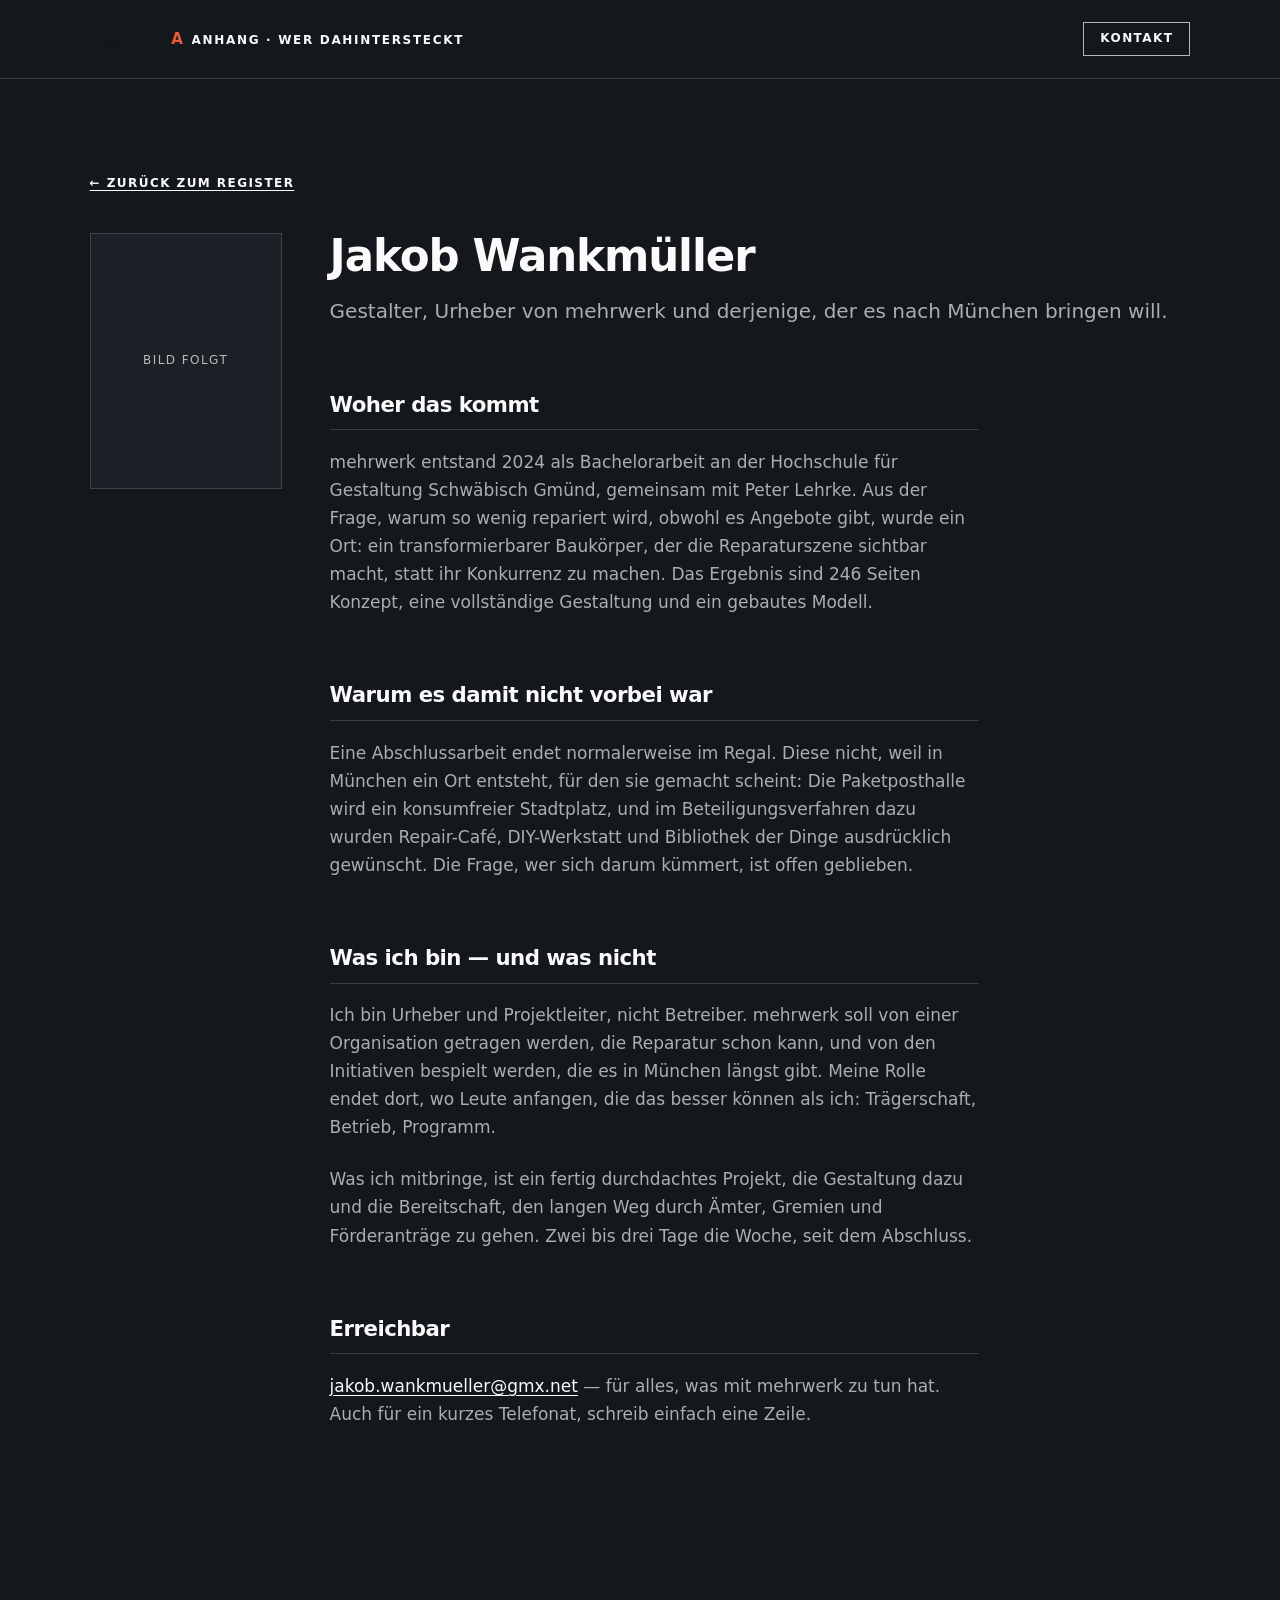
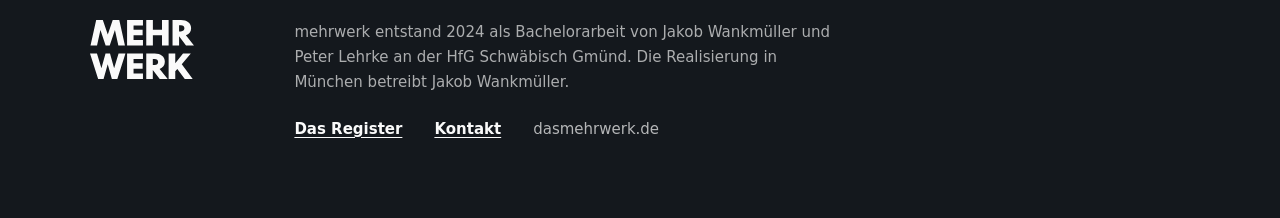
==== verantwortlich.html @ 6c8d6176 "mehrwerk: Register-Seite, erste Fassung Statische Erklärseite zum Projekt mehrwerk in der Paketposth" ====
<!doctype html>
<html lang="de">
<head>
<meta charset="utf-8">
<meta name="viewport" content="width=device-width, initial-scale=1">
<title>Wer dahintersteckt — mehrwerk</title>
<meta name="description" content="mehrwerk entstand als Bachelorarbeit von Jakob Wankmüller und Peter Lehrke an der HfG Schwäbisch Gmünd. Die Realisierung in München betreibt Jakob Wankmüller.">
<meta name="robots" content="index, follow">
<link rel="icon" href="data:image/svg+xml,%3Csvg xmlns='http://www.w3.org/2000/svg' viewBox='0 0 476 441'%3E%3Crect width='476' height='441' fill='%2314181D'/%3E%3Cpath d='M398.6 440.5L293 285.4v152.5H0V234l81.3-58.6 120.9 34.2v-33.6h122.5L476 391l-77.4 49.4ZM14 424h265.1V244.4h-77V224.2L84 190.7 14 241.2V424Zm279-163.6 109.6 161 53.7-34.3L317.4 190h-101.3v40.4h76.8v30Z' fill='%23FAFAFA'/%3E%3Cpath d='m379.2 123.6-93.3-17.9-93.3 17.9L286 0l93.3 123.6Zm-93.3-32.1 60.3 11.5-60.3-79.9-60.3 79.9 60.3-11.5Z' fill='%23FAFAFA'/%3E%3C/svg%3E">
<link rel="preconnect" href="https://api.fontshare.com">
<link rel="preconnect" href="https://cdn.fontshare.com" crossorigin>
<link rel="stylesheet" href="https://api.fontshare.com/v2/css?f%5B%5D=general-sans@1&display=swap">
<link rel="stylesheet" href="styles.css">
</head>
<body>
<!--
Zweite Ebene zu index.html. Erbt Welt und Kontrakt des Registers: dunkler Grund,
tabellarische Positionsziffern, Signal Rot als einzige Auszeichnungsfarbe.
Zweck: Wer so weit klickt, will wissen, wer dahintersteht. Eine Person, benannt,
mit Rolle und Grenze der eigenen Rolle — nicht als Selbstdarstellung.
Das Portrait ist ein Slot: Bild in assets/portrait.webp legen, dann erscheint es.
-->

<a class="skip" href="#inhalt">Zum Inhalt springen</a>

<header class="leiste">
  <a class="leiste__plate" href="index.html" aria-label="mehrwerk — zur Startseite">
    <svg viewBox="0 0 476 441" aria-hidden="true" focusable="false">
      <path d="M398.604 440.452L293.033 285.386V437.901H0V234.05L81.2615 175.45L202.17 209.693V176.106H324.641L476 391.013L398.632 440.452H398.604ZM13.9553 423.959H279.091V265.602H278.98V244.423H202.17V224.193L83.9549 190.703L13.9553 241.188V423.959ZM292.935 260.429L402.526 421.407L456.184 387.123L317.385 190.048H216.111V230.481H292.921V260.429H292.935ZM379.248 123.557L285.943 105.683L192.638 123.557L285.957 0L379.262 123.557H379.248ZM285.957 91.4896L346.286 103.048L285.957 23.1443L225.629 103.048L285.957 91.4896Z" fill="currentColor"/>
      <path d="M69.6096 292.775L63.2321 321.51H51.0352L61.6551 273.897H74.1032L83.3974 300.917L92.6916 273.897H104.958L115.578 321.51H103.186L96.8084 292.775L87.0816 321.51H79.3643L69.6375 292.775H69.6096Z" fill="currentColor"/>
      <path d="M119.539 273.897H149.306V284.061H131.68V292.078H148.678V302.242H131.68V311.332H149.306V321.496H119.539V273.883V273.897Z" fill="currentColor"/>
      <path d="M185.004 302.242H167.881V321.496H155.488V273.883H167.881V292.064H185.004V273.883H197.396V321.496H185.004V302.242Z" fill="currentColor"/>
      <path d="M216.993 304.459V321.51H204.727V273.897H220.468C231.786 273.897 239.559 279.46 239.559 289.178C239.559 295.549 235.707 300.234 229.762 302.632L244.932 321.51H230.014L216.993 304.459ZM216.993 295.229H220.412C224.515 295.229 226.985 293.026 226.985 289.54C226.985 286.055 224.515 283.922 220.412 283.922H216.993V295.229Z" fill="currentColor"/>
      <path d="M101.268 380.054H91.0251L83.252 352.267L75.4789 380.054H65.3055L50.0664 332.441H63.0867L71.4319 360.103L79.1492 332.441H87.5502L95.2535 360.103L103.599 332.441H116.493L101.268 380.054Z" fill="currentColor"/>
      <path d="M119.539 332.455H149.306V342.619H131.68V350.636H148.678V360.8H131.68V369.89H149.306V380.054H119.539V332.441V332.455Z" fill="currentColor"/>
      <path d="M167.755 363.016V380.068H155.488V332.455H171.23C182.548 332.455 190.321 338.018 190.321 347.736C190.321 354.107 186.469 358.792 180.524 361.19L195.693 380.068H180.775L167.755 363.016ZM167.755 353.787H171.174C175.277 353.787 177.747 351.584 177.747 348.098C177.747 344.613 175.277 342.479 171.174 342.479H167.755V353.787Z" fill="currentColor"/>
      <path d="M209.843 350.385L224.384 332.455H238.981L222.04 352.281L242.582 380.068H227.663L213.694 361.19L209.843 365.735V380.068H197.395V332.455H209.843V350.385Z" fill="currentColor"/>
    </svg>
  </a>

  <p class="leiste__stand">
    <span class="leiste__nr">A</span>
    <span class="leiste__titel">Anhang · Wer dahintersteckt</span>
  </p>

  <a class="leiste__cta" href="index.html#pos-07">Kontakt</a>
</header>

<main id="inhalt" class="person">

  <a class="zurueck" href="index.html">← Zurück zum Register</a>

  <div class="person__kopf">
    <figure class="portrait">
      <!-- Portrait-Slot: assets/portrait.webp ablegen und die nächste Zeile einkommentieren.
      <img src="assets/portrait.webp" alt="Porträt von Jakob Wankmüller" width="900" height="1200">
      -->
      <figcaption>Bild folgt</figcaption>
    </figure>

    <div>
      <h1>Jakob Wankmüller</h1>
      <p class="person__rolle">
        Gestalter, Urheber von mehrwerk und derjenige, der es nach München bringen will.
      </p>

      <div class="person__text">
        <h2>Woher das kommt</h2>
        <p>
          mehrwerk entstand 2024 als Bachelorarbeit an der Hochschule für Gestaltung
          Schwäbisch Gmünd, gemeinsam mit Peter Lehrke. Aus der Frage, warum so wenig
          repariert wird, obwohl es Angebote gibt, wurde ein Ort: ein transformierbarer
          Baukörper, der die Reparaturszene sichtbar macht, statt ihr Konkurrenz zu
          machen. Das Ergebnis sind 246 Seiten Konzept, eine vollständige Gestaltung
          und ein gebautes Modell.
        </p>

        <h2>Warum es damit nicht vorbei war</h2>
        <p>
          Eine Abschlussarbeit endet normalerweise im Regal. Diese nicht, weil in München
          ein Ort entsteht, für den sie gemacht scheint: Die Paketposthalle wird ein
          konsumfreier Stadtplatz, und im Beteiligungsverfahren dazu wurden Repair-Café,
          DIY-Werkstatt und Bibliothek der Dinge ausdrücklich gewünscht. Die Frage,
          wer sich darum kümmert, ist offen geblieben.
        </p>

        <h2>Was ich bin — und was nicht</h2>
        <p>
          Ich bin Urheber und Projektleiter, nicht Betreiber. mehrwerk soll von einer
          Organisation getragen werden, die Reparatur schon kann, und von den Initiativen
          bespielt werden, die es in München längst gibt. Meine Rolle endet dort, wo
          Leute anfangen, die das besser können als ich: Trägerschaft, Betrieb, Programm.
        </p>
        <p>
          Was ich mitbringe, ist ein fertig durchdachtes Projekt, die Gestaltung dazu
          und die Bereitschaft, den langen Weg durch Ämter, Gremien und Förderanträge
          zu gehen. Zwei bis drei Tage die Woche, seit dem Abschluss.
        </p>

        <h2>Erreichbar</h2>
        <p>
          <a href="mailto:jakob.wankmueller@gmx.net?subject=mehrwerk%20in%20der%20Paketposthalle">jakob.wankmueller@gmx.net</a>
          — für alles, was mit mehrwerk zu tun hat. Auch für ein kurzes Telefonat,
          schreib einfach eine Zeile.
        </p>
      </div>
    </div>
  </div>

</main>

<footer class="fuss">
  <div class="fuss__innen">
    <span class="fuss__marke" role="img" aria-label="mehrwerk"></span>
    <div class="fuss__meta">
      <p>
        mehrwerk entstand 2024 als Bachelorarbeit von Jakob Wankmüller und Peter Lehrke
        an der HfG Schwäbisch Gmünd. Die Realisierung in München betreibt Jakob Wankmüller.
      </p>
      <p class="fuss__links">
        <a href="index.html">Das Register</a>
        <a href="index.html#pos-07">Kontakt</a>
        <span>dasmehrwerk.de</span>
      </p>
    </div>
  </div>
</footer>

</body>
</html>
---- styles.css ----
/* General Sans wird über die Fontshare-API geladen; die @font-face-Regel
   kommt von dort. Siehe <head> in index.html und verantwortlich.html. */

:root {
  --ink: #14181D;
  --ink-hoch: #1C2127;
  --paper: #FAFAFA;
  --teal: #539FA1;
  --yellow: #F3B816;
  --red: #E75A3C;

  --paper-dim: rgba(250, 250, 250, 0.66);
  --paper-schwach: rgba(250, 250, 250, 0.7);
  --linie-dunkel: rgba(250, 250, 250, 0.16);
  --linie-hell: rgba(20, 24, 29, 0.18);
  --ink-70: #565B61;
  --teal-text: #2F6F71;
  --rot-text: #A63A20;
  --gelb-text: #5C4706;

  --rand: clamp(1.25rem, 7vw, 8rem);
  --weit: 70rem;
  --satz: 46rem;

  --fs-mikro: 0.75rem;
  --fs-klein: 0.9375rem;
  --fs-body: clamp(1rem, 0.975rem + 0.12vw, 1.0625rem);
  --fs-lead: clamp(1.0625rem, 1rem + 0.35vw, 1.25rem);
  --fs-titel: clamp(1.125rem, 1.05rem + 0.35vw, 1.375rem);
  --fs-setzung: clamp(1.375rem, 0.95rem + 1.7vw, 2.375rem);
  --fs-kopf: clamp(1.625rem, 1.2rem + 1.9vw, 3rem);
  --fs-zahl: clamp(2rem, 1.4rem + 2.8vw, 4rem);
  --fs-ruf: clamp(2.25rem, 1.3rem + 4.6vw, 5.75rem);
  --luft: clamp(4rem, 9vw, 8rem);
  --luft-klein: clamp(2rem, 3vw, 3.5rem);
  --leiste-h: 3.75rem;
  /* Startwert; das Skript misst die echte Höhe */
}

@media (max-width: 40rem) {
  :root {
    --rand: 1.25rem;
  }
}

*,
*::before,
*::after {
  box-sizing: border-box;
}

html {
  -webkit-text-size-adjust: 100%;
  scroll-behavior: smooth;
}

@media (prefers-reduced-motion: reduce) {
  html {
    scroll-behavior: auto;
  }
}

body {
  margin: 0;
  background: var(--ink);
  color: var(--paper);
  font-family: "General Sans", system-ui, sans-serif;
  font-weight: 400;
  font-size: var(--fs-body);
  line-height: 1.65;
  -webkit-font-smoothing: antialiased;
}

img,
svg {
  max-width: 100%;
  display: block;
}

img {
  height: auto;
}

h1,
h2,
h3 {
  margin: 0;
  font-weight: 600;
  line-height: 1.08;
  letter-spacing: -0.025em;
}

p {
  margin: 0;
}

a {
  color: inherit;
}

ol,
ul,
dl,
dd {
  margin: 0;
  padding: 0;
}

li {
  list-style: none;
}

.vh {
  position: absolute;
  width: 1px;
  height: 1px;
  overflow: hidden;
  clip-path: inset(50%);
  white-space: nowrap;
}

.skip {
  position: absolute;
  left: -9999px;
  top: 0;
  z-index: 100;
  background: var(--red);
  color: var(--ink);
  padding: 0.85rem 1.25rem;
  font-weight: 600;
}

.skip:focus {
  left: 0;
}

:where(a, button):focus-visible {
  outline: 2px solid var(--red);
  outline-offset: 3px;
}

.pos {
  scroll-margin-top: var(--leiste-h);
}

/* Die Spalte. Sektionen sind randlos, jeder Inhaltsblock trägt denselben
   Innenrand, damit alles auf einer Kante sitzt. */
.deck__blatt,
.deck__unten-index,
.platte,
.kontakt__innen,
.fuss__innen,
.leiste,
.hinweis,
.kat__kopf {
  padding-inline: max(var(--rand), (100% - var(--weit)) / 2);
}

.mikro {
  font-size: var(--fs-mikro);
  font-weight: 600;
  letter-spacing: 0.14em;
  text-transform: uppercase;
  color: var(--paper-schwach);
}

/* ══ Registerleiste ══════════════════════════════════ */

.leiste {
  position: sticky;
  top: 0;
  z-index: 60;
  display: flex;
  align-items: center;
  gap: clamp(0.75rem, 2vw, 2rem);
  padding-block: 0.7rem;
  background: var(--ink);
  border-bottom: 1px solid var(--linie-dunkel);
}

.leiste__plate {
  flex: none;
  display: grid;
  place-items: center;
  width: 3.5rem;
  height: 3.5rem;
  color: var(--ink);
  transition: background 160ms ease, color 160ms ease;
  padding: 0.3rem;
}

.leiste__plate svg {
  width: 78%;
  height: auto;
}

.leiste__plate:hover {
  background: var(--red);
}

.leiste__stand {
  display: flex;
  align-items: baseline;
  gap: 0.55rem;
  min-width: 0;
  margin-right: auto;
}

.leiste__nr {
  font-size: var(--fs-klein);
  font-weight: 600;
  font-variant-numeric: tabular-nums;
  color: var(--red);
}

.leiste__titel {
  font-size: var(--fs-mikro);
  font-weight: 600;
  letter-spacing: 0.14em;
  text-transform: uppercase;
  white-space: nowrap;
  overflow: hidden;
  text-overflow: ellipsis;
}

.spur {
  display: flex;
  gap: 2px;
}

.spur a {
  width: 1.75rem;
  height: 1.5rem;
  display: grid;
  place-items: center;
  font-size: 0.6875rem;
  font-weight: 600;
  font-variant-numeric: tabular-nums;
  color: var(--paper-schwach);
  text-decoration: none;
  border-top: 2px solid var(--linie-dunkel);
  transition: color 160ms ease, border-color 160ms ease;
}

.spur a:hover {
  color: var(--paper);
  border-top-color: var(--paper-dim);
}

.spur a.ist {
  color: var(--ink);
  background: var(--red);
  border-top-color: var(--red);
}

.leiste__cta {
  flex: none;
  padding: 0.4rem 1rem;
  font-size: var(--fs-mikro);
  font-weight: 600;
  letter-spacing: 0.12em;
  text-transform: uppercase;
  text-decoration: none;
  border: 1px solid var(--paper-schwach);
  transition: background 160ms ease, color 160ms ease, border-color 160ms ease;
}

.leiste__cta:hover {
  background: var(--red);
  border-color: var(--red);
  color: var(--ink);
}

/* Unter 60rem bricht das Verzeichnis als voller Streifen um. Die echte
   Leistenhöhe misst das Skript, daran hängen Sprungziele und Klebeköpfe. */
@media (max-width: 60rem) {
  .leiste {
    flex-wrap: wrap;
    padding-bottom: 0;
  }

  .spur {
    order: 9;
    width: 100%;
    margin-inline: calc(-1 * max(var(--rand), (100% - var(--weit)) / 2));
    padding-inline: max(var(--rand), (100% - var(--weit)) / 2);
    gap: 1px;
    margin-top: 0.7rem;
    border-top: 1px solid var(--linie-dunkel);
  }

  .spur a {
    flex: 1;
    width: auto;
    height: 1.6rem;
    border-top: 0;
  }
}

/* ══ Chevron-Marsch: die durchgehende Wegmarke ═══════ */

.marsch {
  display: flex;
  gap: clamp(1rem, 3vw, 3rem);
  color: var(--red);
  overflow: hidden;
}

.marsch svg {
  flex: none;
  width: clamp(4rem, 10vw, 8rem);
  height: auto;
  transform: translate3d(var(--schub, 0%), 0, 0);
}

.marsch--trenner {
  padding-block: clamp(1.5rem, 3vw, 2.25rem);
  opacity: 0.3;
  border-top: 1px solid var(--linie-dunkel);
  border-bottom: 1px solid var(--linie-dunkel);
}

.marsch--rueck {
  color: var(--ink);
  opacity: 0.4;
  margin-top: var(--luft-klein);
}

/* ══ POS 00 · Deckblatt ══════════════════════════════ */

.deck {
  padding-bottom: var(--luft);
}

.deck__blatt {
  min-height: calc(100svh - var(--leiste-h));
  display: flex;
  flex-direction: column;
  justify-content: center;
  gap: clamp(2rem, 5vw, 3.5rem);
  padding-block: clamp(2rem, 5vw, 4rem);
}

/* Die gezeichnete Wortmarke, nicht gesetzter Text. */
.deck__marke {
  width: clamp(10rem, 30vw, 28rem);

}

.deck__fuss {
  display: grid;
  gap: clamp(1.25rem, 2.5vw, 1.75rem);
}

.deck__these {
  font-size: var(--fs-titel);
  font-weight: 500;
  line-height: 1.45;
  max-width: 52ch;
}

.deck__ort {
  font-size: var(--fs-klein);
  line-height: 1.65;
  max-width: 56ch;
  color: var(--paper-schwach);
  padding-top: 1.1rem;
  border-top: 1px solid var(--linie-dunkel);
}

.deck__unten {
  display: grid;
  gap: clamp(2rem, 5vw, 3.5rem);
  align-items: start;
  padding-top: var(--luft-klein);
}

@media (min-width: 62rem) {
  .deck__unten {
    grid-template-columns: minmax(0, 0.85fr) minmax(0, 1fr);
    gap: clamp(3rem, 6vw, 5rem);
  }
}

.deck__unten-index {
  display: grid;
  gap: clamp(2rem, 5vw, 3.5rem);
  align-items: start;
  padding-top: var(--luft-klein);
}

@media (min-width: 62rem) {
  .deck__unten-index {
    grid-template-columns: minmax(0, 0.85fr) minmax(0, 1fr);
    gap: clamp(3rem, 6vw, 5rem);
  }
}

.titelblock {
  display: grid;
  gap: 0;
  align-content: start;
}

.titelblock>div {
  display: grid;
  grid-template-columns: 7.5rem minmax(0, 1fr);
  gap: 0.25rem 1rem;
  padding: 0.7rem 0;
  border-top: 1px solid var(--linie-dunkel);
}

.titelblock>div:last-child {
  border-bottom: 1px solid var(--linie-dunkel);
}

.titelblock dt {
  font-size: var(--fs-mikro);
  font-weight: 600;
  letter-spacing: 0.14em;
  text-transform: uppercase;
  color: var(--paper-schwach);
  padding-top: 0.15rem;
}

.titelblock dd {
  font-size: var(--fs-klein);
  line-height: 1.45;
}

.deck__index {
  display: grid;
  gap: 0.9rem;
}

.index {
  display: grid;
  gap: 0;
}

.index a {
  display: grid;
  grid-template-columns: 3rem minmax(0, 1fr);
  align-items: baseline;
  gap: 0.1rem 1rem;
  padding: 0.7rem 0;
  border-top: 1px solid var(--linie-dunkel);
  text-decoration: none;
  transition: color 160ms ease, padding-left 220ms cubic-bezier(0.16, 1, 0.3, 1);
}

.index li:last-child a {
  border-bottom: 1px solid var(--linie-dunkel);
}

.index a:hover {
  color: var(--red);
  padding-left: 0.5rem;
}

.index b {
  font-size: var(--fs-klein);
  font-weight: 600;
  font-variant-numeric: tabular-nums;
  color: var(--red);
}

.index span {
  font-size: var(--fs-titel);
  font-weight: 600;
  letter-spacing: -0.02em;
}

.index i {
  grid-column: 2;
  font-style: normal;
  font-size: var(--fs-klein);
  color: var(--paper-schwach);
}

/* ══ Positionsköpfe ══════════════════════════════════ */

.kopf {
  font-size: var(--fs-kopf);
  display: flex;
  flex-wrap: wrap;
  align-items: baseline;
  gap: 0 0.4em;
}

.kopf__nr {
  font-variant-numeric: tabular-nums;
  color: var(--red);
  letter-spacing: 0;
}

.kontur {
  -webkit-text-fill-color: transparent;
  -webkit-text-stroke: 0.03em currentColor;
  paint-order: stroke fill;
}

@supports not (-webkit-text-stroke: 1px black) {
  .kontur {
    -webkit-text-fill-color: currentColor;
    opacity: 0.45;
  }
}

.spec {
  margin-top: 0.9rem;
  font-size: var(--fs-mikro);
  font-weight: 300;
  letter-spacing: 0.14em;
  text-transform: uppercase;
  color: var(--red);
}

.lead {
  margin-top: 1.4rem;
  font-size: var(--fs-lead);
  line-height: 1.55;
  max-width: 48ch;
  color: var(--paper-dim);
}

.fliess {
  display: grid;
  gap: 1.4rem;
  max-width: 58ch;
  color: var(--paper-dim);
}

.fliess q {
  quotes: "»" "«";
  color: var(--paper);
  font-style: normal;
}

.platte {
  padding-block: var(--luft);
}

/* ══ Kategorien: Kopf klebt, Inhalt zieht darüber ════ */

.kat {
  position: relative;
}

.kat__kopf {
  position: sticky;
  top: var(--leiste-h);
  z-index: 1;
  overflow: hidden;
  min-height: min(34svh, 21rem);
  display: flex;
  flex-direction: column;
  justify-content: center;
  padding-block: clamp(2.25rem, 4.5vw, 3.5rem);
  color: var(--ink);
}

/* Die gekappte Riesenziffer: dasselbe Gerät wie die angeschnittenen
   Konturlettern auf den gedruckten Außenflächen. */
.kat__kopf::after {
  content: attr(data-nr);
  position: absolute;
  right: -0.06em;
  bottom: -0.05em;
  font-size: clamp(7rem, 24vw, 20rem);
  font-weight: 600;
  line-height: 0.7;
  letter-spacing: -0.05em;
  font-variant-numeric: tabular-nums;
  -webkit-text-fill-color: transparent;
  -webkit-text-stroke: 0.011em var(--ink);
  opacity: 0.8;
  pointer-events: none;
}

.kat__kopf>* {
  position: relative;
  z-index: 1;
}

.kat__lauf {
  position: relative;
  z-index: 2;
  background: var(--ink);
}

.kat--idee {
  --kat: var(--red);
}

.kat--werkstatt {
  --kat: var(--teal);
}

.kat--events {
  --kat: var(--yellow);
}

.kat--projekte {
  --kat: var(--red);
}

/* Nur eine Position trägt eine Farbfläche. */
.kat--werkstatt .kat__kopf {
  background: var(--kat);
}

.kat--werkstatt .kopf__nr {
  color: var(--ink);
  opacity: 0.75;
}

/* Die übrigen stehen auf dem Registergrund: die Kategoriefarbe trägt
   dort die Schrift, nicht den Hintergrund. */
.kat__kopf--offen {
  background: none;
  color: var(--paper);
  border-top: 2px solid var(--kat);
}

.kat__kopf--offen .kopf__nr {
  color: var(--kat);
}

.kat__kopf--offen .kontur {
  color: var(--kat);
}

.kat__kopf--offen .setzung {
  color: var(--kat);
}

.kat__kopf--offen .spec {
  color: var(--paper-schwach);
}

.kat__kopf--offen::after {
  -webkit-text-stroke-color: var(--kat);
  opacity: 0.8;
}

.setzung {
  margin-top: clamp(1.1rem, 2.5vw, 1.75rem);
  font-size: var(--fs-setzung);
  font-weight: 600;
  line-height: 1.14;
  letter-spacing: -0.025em;
  max-width: 24ch;
  text-wrap: balance;
}

/* ══ Inhalt der Positionen ═══════════════════════════ */

/* Der Lauf: das Rendering der Gebäudeseite bleibt stehen, der Text zieht
   daran vorbei. Erst wenn er durch ist, kommt die nächste Position. */
.lauf {
  display: grid;
  gap: var(--luft-klein);
}

@media (min-width: 62rem) {
  .lauf {
    grid-template-columns: minmax(0, 1.05fr) minmax(0, 1fr);
    gap: clamp(2.5rem, 5vw, 4.5rem);
    align-items: start;
  }

  .lauf>.seite {
    position: sticky;
    top: calc(var(--leiste-h) + clamp(1.5rem, 4vw, 3rem));
    margin-bottom: 0;
    max-width: none;
  }
}

.lauf__text {
  display: grid;
  gap: var(--luft-klein);
  align-content: start;
}

.lauf__text>* {
  margin-top: 0;
}

/* der Grid-Abstand zählt, nicht die Eigenabstände */

/* Belegbild: ein Rendering der jeweiligen Gebäudeseite, in der Spalte,
   nicht über die volle Breite. */
.seite {
  margin: 0 0 var(--luft-klein);
  max-width: var(--satz);
}

.seite img {
  width: 100%;
}

.seite--breit {
  max-width: none;
  margin-top: var(--luft-klein);
}

.seite figcaption,
.paar figcaption,
.risse figcaption {
  margin-top: 0.8rem;
  font-size: var(--fs-mikro);
  letter-spacing: 0.02em;
  line-height: 1.6;
  color: var(--paper-schwach);
}

.seite figcaption b,
.paar figcaption b,
.risse figcaption b {
  font-variant-numeric: tabular-nums;
  color: var(--red);
  margin-right: 0.4rem;
}

/* Statusvermerk in einer Bildunterschrift: muss lesbar sein. */
.seite figcaption strong {
  display: block;
  margin-top: 0.5rem;
  font-size: var(--fs-klein);
  font-weight: 600;
  letter-spacing: 0;
  text-transform: none;
  color: var(--paper);
  max-width: 56ch;
}

.gegen {
  margin-top: var(--luft-klein);
}

.gegen>div {
  display: grid;
  gap: 0.4rem 3.5rem;
  padding: 1.5rem 0 1.7rem;
  border-bottom: 1px solid var(--linie-dunkel);
}

.gegen>div:first-child {
  border-top: 1px solid var(--linie-dunkel);
}

@media (min-width: 52rem) {
  .gegen>div {
    grid-template-columns: minmax(0, 0.9fr) minmax(0, 1fr);
    align-items: baseline;
  }
}

.gegen dt {
  font-size: var(--fs-titel);
  font-weight: 600;
  letter-spacing: -0.015em;
  line-height: 1.3;
}

.gegen dd {
  font-size: var(--fs-klein);
  line-height: 1.6;
  color: var(--paper-dim);
  max-width: 46ch;
}

.teile {
  display: grid;
  gap: 0;
}

@media (min-width: 56rem) {
  .teile {
    grid-template-columns: repeat(3, minmax(0, 1fr));
    column-gap: clamp(2rem, 4vw, 3.5rem);
  }
}

@media (min-width: 56rem) {
  .teile--zwei {
    grid-template-columns: repeat(2, minmax(0, 1fr));
  }
}

/* Im Lauf steht die Liste einspaltig, damit sie am Bild vorbeiziehen kann. */
.teile--liste {
  grid-template-columns: minmax(0, 1fr);
}

@media (min-width: 56rem) {
  .teile--liste {
    grid-template-columns: minmax(0, 1fr);
  }
}

.teile--liste li>p:last-child {
  max-width: 48ch;
}

.teile li {
  padding: 1.5rem 0 1.75rem;
  border-top: 1px solid var(--linie-dunkel);
}

.teile__nr {
  font-size: var(--fs-mikro);
  font-weight: 600;
  font-variant-numeric: tabular-nums;
  letter-spacing: 0.14em;
  color: var(--red);
  margin-bottom: 0.9rem;
}

.teile h3 {
  font-size: var(--fs-titel);
  margin-bottom: 0.6rem;
}

.teile li>p:last-child {
  font-size: var(--fs-klein);
  line-height: 1.6;
  color: var(--paper-dim);
  max-width: 36ch;
}

/* Keyline statt Passepartout. */
.paar {
  margin-top: var(--luft-klein);
  display: grid;
  gap: clamp(1.5rem, 3vw, 2.5rem);
}

@media (min-width: 52rem) {
  .paar {
    grid-template-columns: repeat(2, minmax(0, 1fr));
  }
}

.paar figure {
  margin: 0;
}

.paar img {
  width: 100%;
  outline-offset: -1px;
}

/* Das Brett: Formate als Zeilen mit festen Spalten. */
.brett__kopf,
.brett__zeilen li {
  display: grid;
  grid-template-columns: 3.5rem minmax(0, 1fr);
  gap: 1rem;
  align-items: baseline;
}

.brett__kopf {
  padding-bottom: 0.6rem;
  font-size: var(--fs-mikro);
  font-weight: 600;
  letter-spacing: 0.14em;
  text-transform: uppercase;
  color: var(--paper-schwach);
  border-bottom: 2px solid var(--yellow);
}

.brett__zeilen li {
  padding: 0.9rem 0;
  border-bottom: 1px solid var(--linie-dunkel);
}

.brett__zeilen b {
  font-size: var(--fs-klein);
  font-weight: 600;
  font-variant-numeric: tabular-nums;
  color: var(--yellow);
}

.brett__zeilen span {
  font-size: var(--fs-titel);
  font-weight: 500;
  letter-spacing: -0.015em;
}

.brett__fuss {
  margin-top: 1rem;
  font-size: var(--fs-klein);
  color: var(--paper-schwach);
}

.nachsatz {
  margin-top: var(--luft-klein);
  font-size: var(--fs-klein);
  line-height: 1.65;
  color: var(--paper-dim);
  max-width: 52ch;
}

.hinweis {
  padding-block: 1.4rem 1.5rem;
  border-top: 1px solid var(--linie-dunkel);
  border-bottom: 1px solid var(--linie-dunkel);
}

.hinweis p {
  font-size: var(--fs-klein);
  line-height: 1.6;
  color: var(--paper-dim);
  max-width: 68ch;
}

.hinweis b {
  color: var(--red);
  font-weight: 600;
}

/* ══ POS 05 · Öffnungsfolge ══════════════════════════ */

.folge {
  padding-inline: max(var(--rand), (100% - var(--weit)) / 2);
}

.folge__liste {
  display: grid;
  gap: clamp(3rem, 6vw, 5rem);
}

.schritt {
  display: grid;
  gap: 1.5rem;
}

.schritt__bild {
  margin: 0;
}

.schritt__bild img {
  width: 100%;
}

.schritt__nr {
  display: flex;
  align-items: baseline;
  gap: 0.4rem;
  font-variant-numeric: tabular-nums;
  margin-bottom: 0.9rem;
}

.schritt__nr b {
  font-size: var(--fs-zahl);
  font-weight: 600;
  line-height: 0.9;
  letter-spacing: -0.04em;
  color: var(--red);
}

.schritt__nr span {
  font-size: var(--fs-mikro);
  font-weight: 600;
  letter-spacing: 0.14em;
  color: var(--paper-schwach);
}

.schritt__text h3 {
  font-size: var(--fs-titel);
  margin-bottom: 0.6rem;
}

.schritt__text>p:last-child {
  font-size: var(--fs-klein);
  line-height: 1.65;
  color: var(--paper-dim);
  max-width: 62ch;
}

.folge__track {
  display: none;
}

/* Mit JS wird die Folge zur klebenden Bühne. */
.js-folge .folge {
  height: calc(100svh + (var(--schritte) - 1) * 72svh);
  padding-block: 0;
}

.js-folge .folge__buehne {
  position: sticky;
  top: var(--leiste-h);
  height: calc(100svh - var(--leiste-h));
  display: flex;
  flex-direction: column;
  justify-content: center;
  padding-block: clamp(1rem, 3vw, 2rem);
}

.js-folge .folge__liste {
  position: relative;
  flex: 1;
  display: block;
  gap: 0;
}

.js-folge .schritt {
  position: absolute;
  inset: 0;
  display: grid;
  grid-template-columns: minmax(0, 1fr);
  align-content: center;
  gap: 0;
}

.js-folge .schritt__bild {
  grid-area: 1 / 1;
  opacity: 0;
  will-change: opacity, clip-path;
}

.js-folge .schritt__bild img {
  width: 100%;
  max-height: 56svh;
  object-fit: contain;
  object-position: left center;
  /* bleibt auf der Spaltenkante */
}

.js-folge .schritt:first-child .schritt__bild {
  opacity: 1;
}

.js-folge .schritt__text {
  grid-area: 2 / 1;
  opacity: 0;
  padding-top: clamp(1rem, 2.5vw, 1.6rem);
  transition: opacity 200ms cubic-bezier(0.16, 1, 0.3, 1);
}

.js-folge .schritt:first-child .schritt__text {
  opacity: 1;
}

.js-folge .schritt__nr {
  flex-direction: column;
  align-items: flex-start;
  gap: 0;
  margin-bottom: 0.5rem;
}

@media (min-width: 60rem) {
  .js-folge .schritt__text {
    display: grid;
    grid-template-columns: 7rem minmax(0, 15rem) minmax(0, 1fr);
    column-gap: clamp(1.5rem, 3vw, 2.5rem);
    align-items: start;
    border-top: 1px solid var(--linie-dunkel);
    padding-top: 1.1rem;
  }

  .js-folge .schritt__nr {
    margin-bottom: 0;
  }
}

.js-folge .folge__track {
  display: flex;
  gap: 4px;
  margin-top: clamp(0.75rem, 2vw, 1.25rem);
}

.js-folge .folge__track i {
  height: 3px;
  flex: 1;
  background: var(--linie-dunkel);
  transition: background 260ms cubic-bezier(0.16, 1, 0.3, 1);
}

.js-folge .folge__track i.ist {
  background: var(--red);
}

.risse {
  margin-top: var(--luft-klein);
  display: grid;
  gap: clamp(1.5rem, 3vw, 2.5rem);
}

@media (min-width: 52rem) {
  .risse {
    grid-template-columns: repeat(2, minmax(0, 1fr));
  }
}

.risse figure {
  margin: 0;
}

.risse img {
  width: 100%;
  background: var(--paper);
}

.tabelle {
  margin-top: var(--luft-klein);
  display: grid;
  gap: 0;
}

@media (min-width: 52rem) {
  .tabelle {
    grid-template-columns: repeat(2, minmax(0, 1fr));
    column-gap: clamp(2rem, 5vw, 4rem);
  }
}

@media (min-width: 76rem) {
  .tabelle {
    grid-template-columns: repeat(4, minmax(0, 1fr));
  }
}

@media (min-width: 52rem) {
  .tabelle--drei {
    grid-template-columns: repeat(3, minmax(0, 1fr));
  }
}

.tabelle>div {
  padding: 1.4rem 0 1.6rem;
  border-top: 2px solid var(--red);
}

.tabelle dt {
  font-size: var(--fs-titel);
  font-weight: 600;
  margin-bottom: 0.45rem;
  letter-spacing: -0.015em;
}

.tabelle dd {
  font-size: var(--fs-klein);
  line-height: 1.6;
  color: var(--paper-dim);
  max-width: 34ch;
}

/* ══ POS 06 · Standort ═══════════════════════════════ */

.masse {
  margin-top: var(--luft-klein);
  display: grid;
  gap: 0;
}

.masse>div {
  display: grid;
  grid-template-columns: minmax(6.5rem, 9rem) minmax(0, 1fr);
  align-items: baseline;
  gap: 0.2rem 1.5rem;
  padding: 0.9rem 0 1rem;
  border-bottom: 1px solid var(--linie-dunkel);
}

.masse>div:first-child {
  border-top: 1px solid var(--linie-dunkel);
}

@media (min-width: 46rem) {
  .masse>div {
    grid-template-columns: minmax(9rem, 11rem) minmax(0, 1fr);
    gap: 0.2rem 2.5rem;
  }
}

.masse dt {
  font-size: var(--fs-titel);
  font-weight: 600;
  letter-spacing: -0.02em;
  font-variant-numeric: tabular-nums;
  text-align: right;
}

.masse dd {
  font-size: var(--fs-klein);
  line-height: 1.5;
  color: var(--paper-dim);
}

.gewuenscht {
  margin-top: var(--luft-klein);
  display: grid;
  gap: 0.9rem;
}

.gewuenscht__liste {
  font-size: var(--fs-lead);
  line-height: 1.5;
  max-width: 44ch;
}

.frage {
  background: var(--yellow);
  color: var(--ink);
}

.frage blockquote,
.frage__antwort {
  padding-inline: max(var(--rand), (100% - var(--weit)) / 2);
}

.frage blockquote {
  margin: 0;
  padding-top: var(--luft);
}

.frage blockquote p {
  font-size: var(--fs-setzung);
  font-weight: 600;
  line-height: 1.14;
  letter-spacing: -0.025em;
  max-width: 20ch;
  text-wrap: balance;
}

.frage blockquote p::before {
  content: "„";
}

.frage blockquote p::after {
  content: "“";
}

.frage footer {
  margin-top: 1.5rem;
  padding-top: 1.2rem;
  border-top: 1px solid rgba(20, 24, 29, 0.32);
  max-width: 52ch;
  font-size: var(--fs-klein);
  line-height: 1.6;
  color: var(--gelb-text);
}

.frage__antwort {
  padding-top: clamp(2.25rem, 4.5vw, 3.5rem);
  padding-bottom: var(--luft);
  font-size: var(--fs-titel);
  font-weight: 600;
  letter-spacing: -0.015em;
}

/* ══ POS 07 · Stand ══════════════════════════════════ */

.stand {
  background: var(--paper);
  color: var(--ink);
}

.stand .lead,
.stand .fliess {
  color: var(--ink-70);
}

.stand .spec,
.stand .kopf__nr {
  color: var(--rot-text);
}

.stand .tabelle>div {
  border-top-color: var(--ink);
}

.stand .tabelle dd {
  color: var(--ink-70);
}

.stand .unter {
  margin-top: var(--luft);
  font-size: var(--fs-titel);
  padding-bottom: 0.8rem;
  border-bottom: 1px solid var(--linie-hell);
}

.bilanz {
  margin-top: var(--luft-klein);
  display: grid;
  gap: clamp(2rem, 4vw, 3.5rem);
}

@media (min-width: 52rem) {
  .bilanz {
    grid-template-columns: repeat(2, minmax(0, 1fr));
  }
}

.bilanz__spalte[data-marke="teal"] {
  --marke: var(--teal);
  --marke-text: var(--teal-text);
}

.bilanz__spalte[data-marke="rot"] {
  --marke: var(--red);
  --marke-text: var(--rot-text);
}

.bilanz__spalte h3 {
  font-size: var(--fs-titel);
  color: var(--marke-text);
  padding-bottom: 0.7rem;
  margin-bottom: 1.1rem;
  border-bottom: 2px solid var(--marke);
}

.bilanz__spalte li {
  position: relative;
  padding: 0 0 0 1.5rem;
  font-size: var(--fs-klein);
  line-height: 1.55;
  margin-bottom: 0.85rem;
}

.bilanz__spalte li::before {
  content: "";
  position: absolute;
  left: 0;
  top: 0.6em;
  width: 0.7rem;
  height: 2px;
  background: var(--marke);
}

.schluss {
  margin-top: var(--luft-klein);
  font-size: var(--fs-titel);
  line-height: 1.45;
  letter-spacing: -0.01em;
  max-width: 38ch;
}

/* ══ POS 08 · Kontakt ════════════════════════════════ */

.kontakt {
  background: var(--red);
  color: var(--ink);
}

.kontakt__innen {
  padding-block: var(--luft);
}

.kontakt .kopf__nr {
  color: var(--ink);
  opacity: 0.75;
}

.kontakt__ruf {
  margin-top: clamp(1.25rem, 3vw, 2rem);
  font-size: var(--fs-ruf);
  font-weight: 600;
  line-height: 0.98;
  letter-spacing: -0.035em;
}

.kontakt .lead {
  color: var(--ink);
  max-width: 46ch;
}

.wege {
  margin-top: var(--luft-klein);
  display: grid;
  gap: 0;
}

@media (min-width: 52rem) {
  .wege {
    grid-template-columns: repeat(2, minmax(0, 1fr));
    column-gap: clamp(2.5rem, 5vw, 4rem);
  }
}

.wege>div {
  padding: 1.4rem 0 1.6rem;
  border-top: 1px solid rgba(20, 24, 29, 0.34);
  border-bottom: 1px solid rgba(20, 24, 29, 0.34);
}

.wege dt {
  font-size: var(--fs-mikro);
  font-weight: 600;
  letter-spacing: 0.14em;
  text-transform: uppercase;
  margin-bottom: 0.4rem;
}

.wege dd {
  font-size: var(--fs-titel);
  font-weight: 600;
  letter-spacing: -0.015em;
  line-height: 1.3;
  word-break: break-word;
}

.wege a {
  text-decoration: underline;
  text-decoration-thickness: 1px;
  text-underline-offset: 0.22em;
  transition: text-decoration-color 160ms ease;
}

.wege a:hover {
  text-decoration-color: var(--paper);
}

/* ══ Fuß ═════════════════════════════════════════════ */

.fuss {
  background: var(--ink);
  color: var(--paper);
}

.fuss__innen {
  padding-block: clamp(3rem, 6vw, 5rem);
  display: grid;
  gap: clamp(2rem, 4vw, 3.5rem);
  align-items: start;
}

@media (min-width: 52rem) {
  .fuss__innen {
    grid-template-columns: minmax(0, 8rem) minmax(0, 1fr);
    gap: clamp(3rem, 6vw, 5rem);
  }
}

.fuss__marke {
  display: block;
  width: 6.5rem;
  aspect-ratio: 652 / 370;
  background: currentColor;
  -webkit-mask: url("assets/wortmarke.svg") no-repeat left center / contain;
  mask: url("assets/wortmarke.svg") no-repeat left center / contain;
}

.fuss__meta {
  display: grid;
  gap: 1.4rem;
}

.fuss__meta p {
  font-size: var(--fs-klein);
  line-height: 1.65;
  color: var(--paper-dim);
  max-width: 58ch;
}

.fuss__links {
  display: flex;
  flex-wrap: wrap;
  gap: 0.5rem 2rem;
  align-items: baseline;
}

.fuss__links a {
  font-weight: 600;
  color: var(--paper);
  text-underline-offset: 0.2em;
}

.fuss__links a:hover {
  color: var(--red);
}

.fuss__links span {
  color: var(--paper-schwach);
}

/* ══ Seite: Wer dahintersteckt ═══════════════════════ */

.person {
  padding-inline: max(var(--rand), (100% - var(--weit)) / 2);
  padding-block: clamp(3rem, 7vw, 5.5rem) var(--luft);
}

.person h1 {
  font-size: var(--fs-kopf);
  max-width: 18ch;
}

.person__kopf {
  display: grid;
  gap: clamp(2rem, 4vw, 3rem);
  align-items: start;
}

@media (min-width: 46rem) {
  .person__kopf {
    grid-template-columns: minmax(0, 12rem) minmax(0, 1fr);
  }
}

.portrait {
  margin: 0;
  aspect-ratio: 3 / 4;
  background: var(--ink-hoch);
  border: 1px solid var(--linie-dunkel);
  display: grid;
  place-items: center;
  padding: 1.5rem;
}

.portrait img {
  width: 100%;
  height: 100%;
  object-fit: cover;
}

.portrait figcaption {
  font-size: var(--fs-mikro);
  letter-spacing: 0.12em;
  text-transform: uppercase;
  text-align: center;
  color: var(--paper-schwach);
}

.person__rolle {
  margin-top: 1rem;
  font-size: var(--fs-lead);
  line-height: 1.5;
  color: var(--paper-dim);
}

.person__text {
  display: grid;
  gap: 1.5rem;
  max-width: 60ch;
  margin-top: 1.5rem;
}

.person__text p {
  color: var(--paper-dim);
}

.person__text h2 {
  font-size: var(--fs-titel);
  margin-top: clamp(1.75rem, 3.5vw, 2.75rem);
  margin-bottom: -0.4rem;
  padding-bottom: 0.8rem;
  border-bottom: 1px solid var(--linie-dunkel);
  color: var(--paper);
}

.person__text a {
  color: var(--paper);
  text-underline-offset: 0.2em;
}

.zurueck {
  display: inline-block;
  margin-bottom: clamp(1.5rem, 3vw, 2.5rem);
  font-size: var(--fs-mikro);
  font-weight: 600;
  letter-spacing: 0.12em;
  text-transform: uppercase;
  text-underline-offset: 0.25em;
}
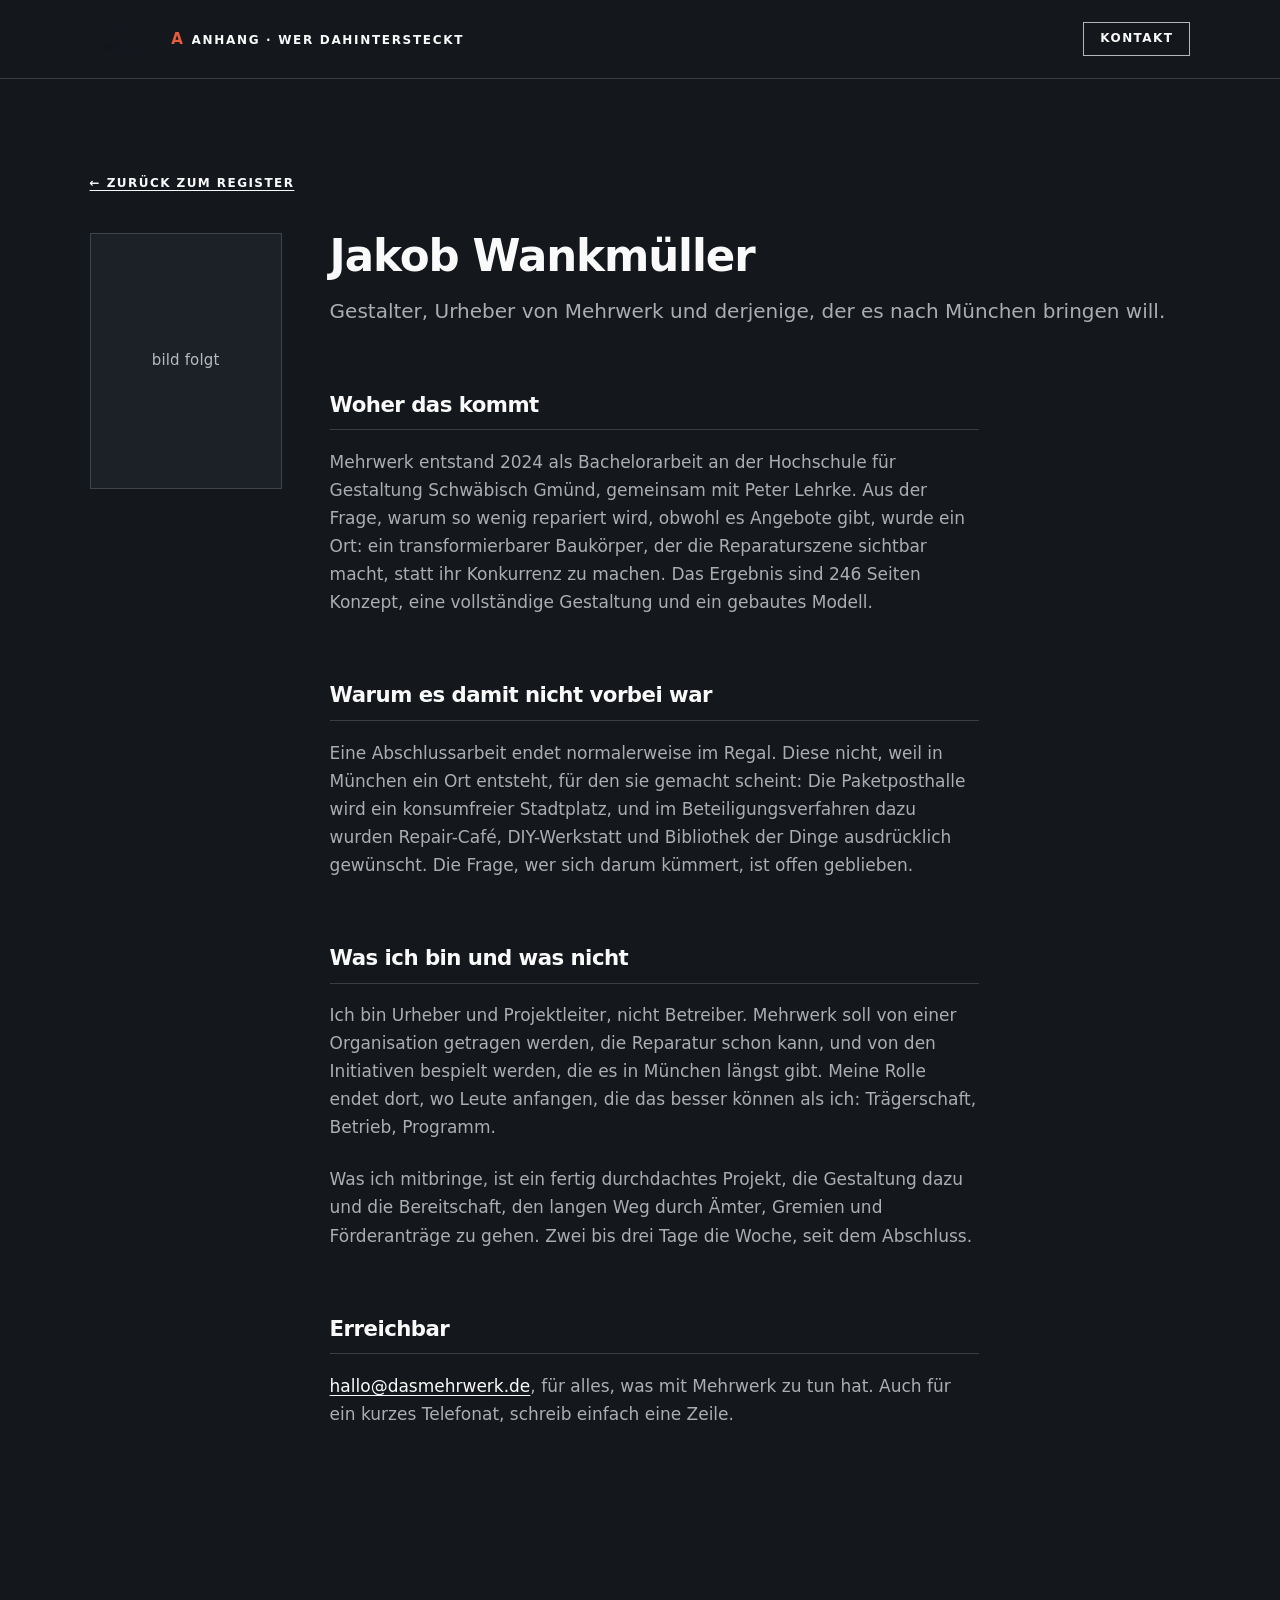
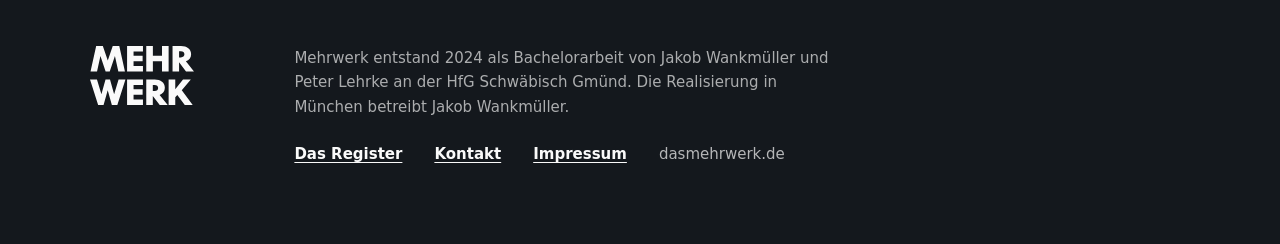
==== commit 56a54b8f: "Register ueberarbeitet: neue Bilder, Impressum, Textdurchgang Alle Renderings, Modellfotos und Scree" ====
--- a/verantwortlich.html
+++ b/verantwortlich.html
@@ -3,8 +3,8 @@
 <head>
 <meta charset="utf-8">
 <meta name="viewport" content="width=device-width, initial-scale=1">
-<title>Wer dahintersteckt — mehrwerk</title>
-<meta name="description" content="mehrwerk entstand als Bachelorarbeit von Jakob Wankmüller und Peter Lehrke an der HfG Schwäbisch Gmünd. Die Realisierung in München betreibt Jakob Wankmüller.">
+<title>Wer dahintersteckt · Mehrwerk</title>
+<meta name="description" content="Mehrwerk entstand als Bachelorarbeit von Jakob Wankmüller und Peter Lehrke an der HfG Schwäbisch Gmünd. Die Realisierung in München betreibt Jakob Wankmüller.">
 <meta name="robots" content="index, follow">
 <link rel="icon" href="data:image/svg+xml,%3Csvg xmlns='http://www.w3.org/2000/svg' viewBox='0 0 476 441'%3E%3Crect width='476' height='441' fill='%2314181D'/%3E%3Cpath d='M398.6 440.5L293 285.4v152.5H0V234l81.3-58.6 120.9 34.2v-33.6h122.5L476 391l-77.4 49.4ZM14 424h265.1V244.4h-77V224.2L84 190.7 14 241.2V424Zm279-163.6 109.6 161 53.7-34.3L317.4 190h-101.3v40.4h76.8v30Z' fill='%23FAFAFA'/%3E%3Cpath d='m379.2 123.6-93.3-17.9-93.3 17.9L286 0l93.3 123.6Zm-93.3-32.1 60.3 11.5-60.3-79.9-60.3 79.9 60.3-11.5Z' fill='%23FAFAFA'/%3E%3C/svg%3E">
 <link rel="preconnect" href="https://api.fontshare.com">
@@ -17,14 +17,14 @@
 Zweite Ebene zu index.html. Erbt Welt und Kontrakt des Registers: dunkler Grund,
 tabellarische Positionsziffern, Signal Rot als einzige Auszeichnungsfarbe.
 Zweck: Wer so weit klickt, will wissen, wer dahintersteht. Eine Person, benannt,
-mit Rolle und Grenze der eigenen Rolle — nicht als Selbstdarstellung.
+mit Rolle und Grenze der eigenen Rolle, nicht als Selbstdarstellung.
 Das Portrait ist ein Slot: Bild in assets/portrait.webp legen, dann erscheint es.
 -->
 
 <a class="skip" href="#inhalt">Zum Inhalt springen</a>
 
 <header class="leiste">
-  <a class="leiste__plate" href="index.html" aria-label="mehrwerk — zur Startseite">
+  <a class="leiste__plate" href="index.html" aria-label="Mehrwerk, zur Startseite">
     <svg viewBox="0 0 476 441" aria-hidden="true" focusable="false">
       <path d="M398.604 440.452L293.033 285.386V437.901H0V234.05L81.2615 175.45L202.17 209.693V176.106H324.641L476 391.013L398.632 440.452H398.604ZM13.9553 423.959H279.091V265.602H278.98V244.423H202.17V224.193L83.9549 190.703L13.9553 241.188V423.959ZM292.935 260.429L402.526 421.407L456.184 387.123L317.385 190.048H216.111V230.481H292.921V260.429H292.935ZM379.248 123.557L285.943 105.683L192.638 123.557L285.957 0L379.262 123.557H379.248ZM285.957 91.4896L346.286 103.048L285.957 23.1443L225.629 103.048L285.957 91.4896Z" fill="currentColor"/>
       <path d="M69.6096 292.775L63.2321 321.51H51.0352L61.6551 273.897H74.1032L83.3974 300.917L92.6916 273.897H104.958L115.578 321.51H103.186L96.8084 292.775L87.0816 321.51H79.3643L69.6375 292.775H69.6096Z" fill="currentColor"/>
@@ -43,7 +43,7 @@
     <span class="leiste__titel">Anhang · Wer dahintersteckt</span>
   </p>
 
-  <a class="leiste__cta" href="index.html#pos-07">Kontakt</a>
+  <a class="leiste__cta" href="index.html#pos-08">Kontakt</a>
 </header>
 
 <main id="inhalt" class="person">
@@ -55,19 +55,19 @@
       <!-- Portrait-Slot: assets/portrait.webp ablegen und die nächste Zeile einkommentieren.
       <img src="assets/portrait.webp" alt="Porträt von Jakob Wankmüller" width="900" height="1200">
       -->
-      <figcaption>Bild folgt</figcaption>
+      <figcaption>bild folgt</figcaption>
     </figure>
 
     <div>
       <h1>Jakob Wankmüller</h1>
       <p class="person__rolle">
-        Gestalter, Urheber von mehrwerk und derjenige, der es nach München bringen will.
+        Gestalter, Urheber von Mehrwerk und derjenige, der es nach München bringen will.
       </p>
 
       <div class="person__text">
         <h2>Woher das kommt</h2>
         <p>
-          mehrwerk entstand 2024 als Bachelorarbeit an der Hochschule für Gestaltung
+          Mehrwerk entstand 2024 als Bachelorarbeit an der Hochschule für Gestaltung
           Schwäbisch Gmünd, gemeinsam mit Peter Lehrke. Aus der Frage, warum so wenig
           repariert wird, obwohl es Angebote gibt, wurde ein Ort: ein transformierbarer
           Baukörper, der die Reparaturszene sichtbar macht, statt ihr Konkurrenz zu
@@ -84,9 +84,9 @@
           wer sich darum kümmert, ist offen geblieben.
         </p>
 
-        <h2>Was ich bin — und was nicht</h2>
+        <h2>Was ich bin und was nicht</h2>
         <p>
-          Ich bin Urheber und Projektleiter, nicht Betreiber. mehrwerk soll von einer
+          Ich bin Urheber und Projektleiter, nicht Betreiber. Mehrwerk soll von einer
           Organisation getragen werden, die Reparatur schon kann, und von den Initiativen
           bespielt werden, die es in München längst gibt. Meine Rolle endet dort, wo
           Leute anfangen, die das besser können als ich: Trägerschaft, Betrieb, Programm.
@@ -99,8 +99,7 @@
 
         <h2>Erreichbar</h2>
         <p>
-          <a href="mailto:jakob.wankmueller@gmx.net?subject=mehrwerk%20in%20der%20Paketposthalle">jakob.wankmueller@gmx.net</a>
-          — für alles, was mit mehrwerk zu tun hat. Auch für ein kurzes Telefonat,
+          <a href="mailto:hallo@dasmehrwerk.de?subject=Mehrwerk%20in%20der%20Paketposthalle">hallo@dasmehrwerk.de</a>, für alles, was mit Mehrwerk zu tun hat. Auch für ein kurzes Telefonat,
           schreib einfach eine Zeile.
         </p>
       </div>
@@ -111,15 +110,16 @@
 
 <footer class="fuss">
   <div class="fuss__innen">
-    <span class="fuss__marke" role="img" aria-label="mehrwerk"></span>
+    <span class="fuss__marke" role="img" aria-label="Mehrwerk"></span>
     <div class="fuss__meta">
       <p>
-        mehrwerk entstand 2024 als Bachelorarbeit von Jakob Wankmüller und Peter Lehrke
+        Mehrwerk entstand 2024 als Bachelorarbeit von Jakob Wankmüller und Peter Lehrke
         an der HfG Schwäbisch Gmünd. Die Realisierung in München betreibt Jakob Wankmüller.
       </p>
       <p class="fuss__links">
         <a href="index.html">Das Register</a>
-        <a href="index.html#pos-07">Kontakt</a>
+        <a href="index.html#pos-08">Kontakt</a>
+        <a href="impressum.html">Impressum</a>
         <span>dasmehrwerk.de</span>
       </p>
     </div>
--- a/styles.css
+++ b/styles.css
@@ -2,21 +2,21 @@
    kommt von dort. Siehe <head> in index.html und verantwortlich.html. */
 
 :root {
-  --ink: #14181D;
-  --ink-hoch: #1C2127;
-  --paper: #FAFAFA;
-  --teal: #539FA1;
-  --yellow: #F3B816;
-  --red: #E75A3C;
+  --ink: #14181d;
+  --ink-hoch: #1c2127;
+  --paper: #fafafa;
+  --teal: #539fa1;
+  --yellow: #f3b816;
+  --red: #e75a3c;
 
   --paper-dim: rgba(250, 250, 250, 0.66);
   --paper-schwach: rgba(250, 250, 250, 0.7);
   --linie-dunkel: rgba(250, 250, 250, 0.16);
   --linie-hell: rgba(20, 24, 29, 0.18);
-  --ink-70: #565B61;
-  --teal-text: #2F6F71;
-  --rot-text: #A63A20;
-  --gelb-text: #5C4706;
+  --ink-70: #565b61;
+  --teal-text: #2f6f71;
+  --rot-text: #a63a20;
+  --gelb-text: #5c4706;
 
   --rand: clamp(1.25rem, 7vw, 8rem);
   --weit: 70rem;
@@ -31,8 +31,8 @@
   --fs-kopf: clamp(1.625rem, 1.2rem + 1.9vw, 3rem);
   --fs-zahl: clamp(2rem, 1.4rem + 2.8vw, 4rem);
   --fs-ruf: clamp(2.25rem, 1.3rem + 4.6vw, 5.75rem);
-  --luft: clamp(4rem, 9vw, 8rem);
-  --luft-klein: clamp(2rem, 3vw, 3.5rem);
+  --luft: clamp(5.5rem, 11vw, 11rem);
+  --luft-klein: clamp(2.75rem, 4.5vw, 5rem);
   --leiste-h: 3.75rem;
   /* Startwert; das Skript misst die echte Höhe */
 }
@@ -49,15 +49,14 @@
   box-sizing: border-box;
 }
 
+/* Kein scroll-behavior: smooth auf html. Chrome legt diese Kurve nicht
+   nur auf Sprungziele, sondern auch auf Rad und Trackpad: jede kleine
+   Bewegung startet eine neue Animation auf ein wanderndes Ziel, und die
+   Kurven addieren sich — der Scroll faengt zaeh an und wird dann hastig.
+   Die Seite scrollt jetzt so, wie der Browser scrollt. Das Gleiten zu
+   einem Sprungziel macht dafuer der Klick selbst (siehe Skript). */
 html {
   -webkit-text-size-adjust: 100%;
-  scroll-behavior: smooth;
-}
-
-@media (prefers-reduced-motion: reduce) {
-  html {
-    scroll-behavior: auto;
-  }
 }
 
 body {
@@ -91,6 +90,12 @@
 }
 
 p {
+  margin: 0;
+}
+
+/* figure traegt sonst die 40px Seitenrand des Browsers — die Buehne stuende
+   damit schmaler als die Kette darunter. */
+figure {
   margin: 0;
 }
 
@@ -185,7 +190,9 @@
   width: 3.5rem;
   height: 3.5rem;
   color: var(--ink);
-  transition: background 160ms ease, color 160ms ease;
+  transition:
+    background 160ms ease,
+    color 160ms ease;
   padding: 0.3rem;
 }
 
@@ -239,7 +246,9 @@
   color: var(--paper-schwach);
   text-decoration: none;
   border-top: 2px solid var(--linie-dunkel);
-  transition: color 160ms ease, border-color 160ms ease;
+  transition:
+    color 160ms ease,
+    border-color 160ms ease;
 }
 
 .spur a:hover {
@@ -262,7 +271,10 @@
   text-transform: uppercase;
   text-decoration: none;
   border: 1px solid var(--paper-schwach);
-  transition: background 160ms ease, color 160ms ease, border-color 160ms ease;
+  transition:
+    background 160ms ease,
+    color 160ms ease,
+    border-color 160ms ease;
 }
 
 .leiste__cta:hover {
@@ -344,15 +356,17 @@
 /* Die gezeichnete Wortmarke, nicht gesetzter Text. */
 .deck__marke {
   width: clamp(10rem, 30vw, 28rem);
-
 }
 
 .deck__fuss {
   display: grid;
-  gap: clamp(1.25rem, 2.5vw, 1.75rem);
+  grid-template-columns: minmax(0, 0.85fr) minmax(0, 1fr);
+  row-gap: clamp(6rem, 8vw, 14rem);
+  column-gap: clamp(1.25rem, 2.5vw, 1.75rem);
 }
 
 .deck__these {
+  align-self: end;
   font-size: var(--fs-titel);
   font-weight: 500;
   line-height: 1.45;
@@ -362,23 +376,22 @@
 .deck__ort {
   font-size: var(--fs-klein);
   line-height: 1.65;
-  max-width: 56ch;
+
   color: var(--paper-schwach);
   padding-top: 1.1rem;
-  border-top: 1px solid var(--linie-dunkel);
 }
 
 .deck__unten {
-  display: grid;
-  gap: clamp(2rem, 5vw, 3.5rem);
+  grid-column: -1 / 1;
+  display: grid;
+  gap: clamp(1.25rem, 2.5vw, 1.75rem);
   align-items: start;
   padding-top: var(--luft-klein);
 }
 
 @media (min-width: 62rem) {
   .deck__unten {
-    grid-template-columns: minmax(0, 0.85fr) minmax(0, 1fr);
-    gap: clamp(3rem, 6vw, 5rem);
+    gap: clamp(1.25rem, 2.5vw, 1.75rem);
   }
 }
 
@@ -399,19 +412,35 @@
 .titelblock {
   display: grid;
   gap: 0;
+  /* Definite Breite, sonst laeuft der Block voll und das Zentrieren
+     bliebe wirkungslos. */
+  width: min(100%, 40rem);
+  justify-self: center;
   align-content: start;
 }
 
-.titelblock>div {
+/* Kein justify-self hier: die Zeilen sollen die Breite vom Block erben,
+   nicht vom eigenen Inhalt — nur so werden die Linien gleich lang. */
+.titelblock > div {
   display: grid;
   grid-template-columns: 7.5rem minmax(0, 1fr);
-  gap: 0.25rem 1rem;
+  gap: 0.25rem 10rem;
   padding: 0.7rem 0;
   border-top: 1px solid var(--linie-dunkel);
 }
 
-.titelblock>div:last-child {
+.titelblock > div:last-child {
   border-bottom: 1px solid var(--linie-dunkel);
+}
+
+/* Der Spaltenabstand von 10rem plus 7.5rem Beschriftung ergibt eine
+   Mindestbreite von rund 440px — auf dem Telefon schob das die ganze Seite
+   quer. Schmaler Schirm, schmalere Spalte, kleiner Abstand. */
+@media (max-width: 46rem) {
+  .titelblock > div {
+    grid-template-columns: 5.75rem minmax(0, 1fr);
+    gap: 0.25rem 1.25rem;
+  }
 }
 
 .titelblock dt {
@@ -446,7 +475,28 @@
   padding: 0.7rem 0;
   border-top: 1px solid var(--linie-dunkel);
   text-decoration: none;
-  transition: color 160ms ease, padding-left 220ms cubic-bezier(0.16, 1, 0.3, 1);
+  transition: color 160ms ease;
+}
+
+/* Beim Hover rückt nur der Zeileninhalt ein, nicht die Zeile selbst:
+   die Trennlinie bleibt auf der Spaltenkante, und die Bewegung läuft
+   über transform statt über padding — kein Layout pro Frame. */
+.index a > * {
+  transition: transform 220ms cubic-bezier(0.16, 1, 0.3, 1);
+}
+
+.index a:hover > * {
+  transform: translateX(0.5rem);
+}
+
+@media (prefers-reduced-motion: reduce) {
+  .index a > * {
+    transition: none;
+  }
+
+  .index a:hover > * {
+    transform: none;
+  }
 }
 
 .index li:last-child a {
@@ -455,7 +505,6 @@
 
 .index a:hover {
   color: var(--red);
-  padding-left: 0.5rem;
 }
 
 .index b {
@@ -578,7 +627,7 @@
   pointer-events: none;
 }
 
-.kat__kopf>* {
+.kat__kopf > * {
   position: relative;
   z-index: 1;
 }
@@ -670,7 +719,7 @@
     align-items: start;
   }
 
-  .lauf>.seite {
+  .lauf > .seite {
     position: sticky;
     top: calc(var(--leiste-h) + clamp(1.5rem, 4vw, 3rem));
     margin-bottom: 0;
@@ -684,11 +733,130 @@
   align-content: start;
 }
 
-.lauf__text>* {
+.lauf__text > * {
   margin-top: 0;
 }
 
 /* der Grid-Abstand zählt, nicht die Eigenabstände */
+
+/* ── Das wechselnde Belegbild ────────────────────────
+   Neben den Punkten klebt ein Bild, das mit ihnen umschlägt: ein Blatt
+   je Punkt. Ohne JS stehen die Blätter als Bildreihe untereinander —
+   dieselbe Bauweise wie die Bühne der Idee, nur an die Spalte gebunden. */
+
+.wechsel__rahmen {
+  display: grid;
+  gap: var(--luft-klein);
+}
+
+.wechsel__bild img {
+  display: block;
+  width: 100%;
+  aspect-ratio: 16 / 9;
+  object-fit: cover;
+}
+
+.wechsel__bild figcaption {
+  margin-top: 0.85rem;
+  font-size: var(--fs-klein);
+  font-weight: 400;
+  letter-spacing: 0.01em;
+  line-height: 1.55;
+  color: var(--paper-schwach);
+  min-height: 3.2rem;
+}
+
+.wechsel__bild figcaption b {
+  color: var(--kat, var(--red));
+  margin-right: 0.4rem;
+}
+
+/* Mit JS: gestapelt. Der Rahmen traegt die Hoehe, die Blaetter liegen
+   deckungsgleich darin und loesen einander ab. */
+.js-wechsel .wechsel__rahmen {
+  display: block;
+  position: relative;
+  aspect-ratio: 16 / 9;
+}
+
+.js-wechsel .wechsel__bild {
+  position: absolute;
+  inset: 0;
+  display: grid;
+  grid-template-rows: minmax(0, 1fr) auto;
+  opacity: 0;
+  visibility: hidden;
+  transition:
+    opacity 520ms cubic-bezier(0.16, 1, 0.3, 1),
+    visibility 0s linear 520ms;
+}
+
+.js-wechsel .wechsel__bild.ist {
+  opacity: 1;
+  visibility: visible;
+  transition:
+    opacity 520ms cubic-bezier(0.16, 1, 0.3, 1),
+    visibility 0s;
+}
+
+.js-wechsel .wechsel__bild img {
+  height: 100%;
+  aspect-ratio: auto;
+}
+
+/* Die Unterschrift haengt unter dem Rahmen, nicht darin — sonst deckte
+   sie das Bild ab. Deshalb bekommt der Rahmen unten ihren Platz. */
+.js-wechsel .wechsel {
+  padding-bottom: 3.65rem;
+}
+
+.js-wechsel .wechsel__bild figcaption {
+  position: absolute;
+  top: 100%;
+  left: 0;
+  right: 0;
+}
+
+/* Auf schmalen Schirmen steht das Bild ueber der Liste statt daneben.
+   Damit der Wechsel ueberhaupt zu sehen ist, klebt es dort auch — sonst
+   waere es aus dem Bild, sobald man den zweiten Punkt liest. Der Grund
+   der Sektion liegt darunter, damit die Liste nicht durchscheint. */
+@media (max-width: 61.999rem) {
+  .js-wechsel .lauf > .wechsel {
+    position: sticky;
+    top: calc(var(--leiste-h) + clamp(0.5rem, 2vw, 1rem));
+    z-index: 1;
+    background: var(--ink);
+    padding-bottom: calc(3.65rem + clamp(0.75rem, 2vw, 1.25rem));
+  }
+}
+
+/* Der aktive Punkt traegt die Kategoriefarbe, die ruhenden treten
+   zurueck — dieselbe Markierungsregel wie in der Kette. */
+.js-wechsel [data-wechsel-liste] .teile__nr {
+  color: var(--paper-schwach);
+  transition: color 420ms cubic-bezier(0.16, 1, 0.3, 1);
+}
+
+.js-wechsel [data-wechsel-liste] li.ist .teile__nr {
+  color: var(--kat, var(--red));
+}
+
+.js-wechsel [data-wechsel-liste] li {
+  transition: border-color 420ms cubic-bezier(0.16, 1, 0.3, 1);
+}
+
+.js-wechsel [data-wechsel-liste] li.ist {
+  border-top-color: var(--kat, var(--red));
+}
+
+@media (prefers-reduced-motion: reduce) {
+  .js-wechsel .wechsel__bild,
+  .js-wechsel [data-wechsel-liste] .teile__nr,
+  .js-wechsel [data-wechsel-liste] li {
+    transition: none;
+  }
+}
 
 /* Belegbild: ein Rendering der jeweiligen Gebäudeseite, in der Spalte,
    nicht über die volle Breite. */
@@ -710,8 +878,9 @@
 .paar figcaption,
 .risse figcaption {
   margin-top: 0.8rem;
-  font-size: var(--fs-mikro);
-  letter-spacing: 0.02em;
+  font-size: var(--fs-klein);
+  font-weight: 400;
+  letter-spacing: 0.01em;
   line-height: 1.6;
   color: var(--paper-schwach);
 }
@@ -719,6 +888,7 @@
 .seite figcaption b,
 .paar figcaption b,
 .risse figcaption b {
+  font-weight: 400;
   font-variant-numeric: tabular-nums;
   color: var(--red);
   margin-right: 0.4rem;
@@ -740,19 +910,19 @@
   margin-top: var(--luft-klein);
 }
 
-.gegen>div {
+.gegen > div {
   display: grid;
   gap: 0.4rem 3.5rem;
   padding: 1.5rem 0 1.7rem;
   border-bottom: 1px solid var(--linie-dunkel);
 }
 
-.gegen>div:first-child {
+.gegen > div:first-child {
   border-top: 1px solid var(--linie-dunkel);
 }
 
 @media (min-width: 52rem) {
-  .gegen>div {
+  .gegen > div {
     grid-template-columns: minmax(0, 0.9fr) minmax(0, 1fr);
     align-items: baseline;
   }
@@ -772,6 +942,412 @@
   max-width: 46ch;
 }
 
+/* ══ Position 01 · Bühne und Kette ═══════════════════
+   Die einzige Sektion, die nicht dem Lauf folgt: statt eines klebenden
+   Bildes neben Text eine breite Bühne, die vier Zustände desselben Ortes
+   durchschaltet, darunter die Kette, die sie schaltet. Das ist der
+   Einstieg — er darf sich vom Register unterscheiden. */
+
+/* Der Vorspann laeuft ueber die ganze Spalte. Damit das Mass nicht
+   auf 110 Zeichen aufgeht, teilt er sich ab 62rem in zwei Saetze; der
+   Schlusssatz liegt darunter und nimmt beide. */
+.idee__fliess {
+  max-width: none;
+}
+
+@media (min-width: 62rem) {
+  .idee__fliess {
+    grid-template-columns: repeat(2, minmax(0, 1fr));
+    column-gap: clamp(2.5rem, 5vw, 4.5rem);
+    align-items: start;
+  }
+
+  .idee__fliess .schluss {
+    grid-column: 1 / -1;
+  }
+}
+
+.idee__fliess .schluss {
+  margin-top: clamp(0.5rem, 1.5vw, 1.25rem);
+  max-width: 100%;
+  color: var(--paper);
+}
+
+/* Buehne und Kette sollen zusammen auf einen Bildschirm gehen. Deshalb
+   traegt die Buehne eine Hoehe in svh statt eines festen Seitenformats:
+   der Ausschnitt gibt nach, die Kette darunter bleibt sichtbar. */
+.buehne {
+  margin-top: clamp(2rem, 4vw, 3rem);
+}
+
+/* Die Szene haelt Buehne und Kette fest, waehrend der Scrollweg darunter
+   die vier Zustaende durchschaltet. Ein Zustand kostet 66svh Weg — genug,
+   dass der Wechsel wie ein Einrasten wirkt und nicht wie ein Ruckeln.
+   Ohne JS oder auf niedrigen Fenstern ist .szene ein gewoehnlicher Kasten. */
+/* Kein scroll-snap-type. Die Eigenschaft muss auf dem Scrollcontainer
+   stehen, also auf html — und sobald sie dort steht, laesst Chrome jede
+   Radbewegung animiert auf ihre Zielposition laufen, auf der ganzen
+   Seite. Das las sich wie ein Ease auf dem Scroll, und die Reichweite
+   von proximity laesst sich nicht einstellen. Das Einrasten macht
+   deshalb das Skript: nur in der Szene, und nur wenn man ohnehin schon
+   dicht an einem Zustand stehenbleibt. */
+
+.js-szene .szene {
+  position: relative;
+  --zustaende: 4;
+  height: calc((100svh - var(--leiste-h)) + (var(--zustaende) - 1) * 66svh);
+}
+
+.js-szene .szene__halt {
+  position: sticky;
+  top: var(--leiste-h);
+  height: calc(100svh - var(--leiste-h));
+  display: flex;
+  flex-direction: column;
+  justify-content: center;
+  padding-block: clamp(0.75rem, 2.5vw, 2rem);
+}
+
+/* Im Halt zaehlt jeder Millimeter. Statt der Buehne eine Hoehe zu geben
+   und zu hoffen, dass die Kette darunter noch passt, bekommt die Kette
+   ihre Hoehe und die Buehne den Rest: so haelt die Szene auch auf
+   niedrigen Fenstern, ohne unten abzuschneiden. */
+.js-szene .szene__halt .buehne {
+  margin-top: 0;
+  flex: 1 1 auto;
+  min-height: 0;
+  display: flex;
+  flex-direction: column;
+}
+
+.js-idee.js-szene .buehne__rahmen {
+  flex: 1 1 auto;
+  min-height: 9rem;
+  height: auto;
+}
+
+/* Auf schmalen Schirmen ist unter der Bühne kein Platz für vier Glieder
+   nebeneinander — und untereinander wäre es eine Liste, die mit dem Bild
+   nichts mehr zu tun hat. Also liegen sie gestapelt und lösen einander
+   ab, genau wie die Bilder darüber. */
+@media (max-width: 61.999rem) {
+  .js-szene .szene__halt .kette {
+    grid-template-columns: minmax(0, 1fr);
+    gap: 0;
+  }
+
+  .js-szene .szene__halt .kette__glied {
+    grid-area: 1 / 1;
+    opacity: 0;
+    visibility: hidden;
+    transition:
+      opacity 420ms cubic-bezier(0.16, 1, 0.3, 1),
+      visibility 0s linear 420ms;
+  }
+
+  .js-szene .szene__halt .kette__glied.ist {
+    opacity: 1;
+    visibility: visible;
+    transition:
+      opacity 420ms cubic-bezier(0.16, 1, 0.3, 1),
+      visibility 0s;
+  }
+}
+
+@media (prefers-reduced-motion: reduce) {
+  .js-szene .szene__halt .kette__glied {
+    transition: none;
+  }
+}
+
+.js-szene .szene__halt .kette {
+  flex: none;
+  margin-top: clamp(1.25rem, 2.4vw, 1.9rem);
+  gap: clamp(1.25rem, 2.4vw, 1.9rem) clamp(1.5rem, 3vw, 2.5rem);
+}
+
+/* Ohne JS: die vier Zustände als gewöhnliche Bildreihe. */
+.buehne__rahmen {
+  display: grid;
+  gap: var(--luft-klein);
+}
+
+.buehne__bild img {
+  display: block;
+  width: 100%;
+  aspect-ratio: 16 / 9;
+  object-fit: cover;
+}
+
+.buehne__bild figcaption {
+  margin-top: 0.85rem;
+  font-size: var(--fs-klein);
+  font-weight: 400;
+  letter-spacing: 0.01em;
+  line-height: 1.55;
+  color: var(--paper-schwach);
+  min-height: 3.2rem;
+}
+
+.buehne__bild figcaption b {
+  font-weight: 400;
+  font-variant-numeric: tabular-nums;
+  color: var(--kat);
+  margin-right: 0.4rem;
+}
+
+/* Mit JS: gestapelt, das erste Blatt trägt die Höhe. */
+.js-idee .buehne__rahmen {
+  display: block;
+  position: relative;
+  height: clamp(15rem, 48svh, 32rem);
+}
+
+.js-idee .buehne__bild {
+  display: grid;
+  grid-template-rows: minmax(0, 1fr) auto;
+}
+
+.js-idee .buehne__bild img {
+  height: 100%;
+  aspect-ratio: auto;
+}
+
+.js-idee .buehne__bild {
+  position: absolute;
+  inset: 0;
+  opacity: 0;
+  visibility: hidden;
+  transition:
+    opacity 520ms cubic-bezier(0.16, 1, 0.3, 1),
+    visibility 0s linear 520ms;
+}
+
+.js-idee .buehne__bild.ist {
+  opacity: 1;
+  visibility: visible;
+  transition:
+    opacity 520ms cubic-bezier(0.16, 1, 0.3, 1),
+    visibility 0s;
+}
+
+/* Das eintreffende Bild kommt eine Spur zu gross herein und setzt sich.
+   Kein Effekt um seiner selbst willen: es macht den Wechsel lesbar. */
+.js-idee .buehne__bild img {
+  transform: scale(1.035);
+  transition: transform 900ms cubic-bezier(0.16, 1, 0.3, 1);
+}
+
+.js-idee .buehne__bild.ist img {
+  transform: scale(1);
+}
+
+/* ── Die Pfeile auf dem Bild ─────────────────────── */
+
+/* Ohne JS schalten sie nichts, also stehen sie auch nicht da. */
+.buehne__pfeil {
+  display: none;
+}
+
+/* Die Fusshoehe der Bildunterschrift: der Rahmen traegt Bild und Zeile,
+   die Pfeile sollen aber auf der Bildmitte sitzen, nicht auf der Mitte
+   von beidem. */
+.js-idee .buehne__rahmen {
+  --bu-fuss: 3.65rem;
+}
+
+.js-idee .buehne__pfeil {
+  position: absolute;
+  top: calc(50% - var(--bu-fuss) / 2);
+  z-index: 2;
+  display: grid;
+  place-items: center;
+  width: 2.9rem;
+  height: 2.9rem;
+  transform: translateY(-50%);
+  border: 1px solid rgba(250, 250, 250, 0.28);
+  background: rgba(10, 10, 10, 0.55);
+  backdrop-filter: blur(6px);
+  color: var(--paper);
+  cursor: pointer;
+  opacity: 0.62;
+  transition:
+    opacity 200ms ease,
+    background-color 200ms ease,
+    border-color 200ms ease,
+    color 200ms ease;
+}
+
+.js-idee .buehne__pfeil--zurueck {
+  left: clamp(0.6rem, 1.6vw, 1.1rem);
+}
+
+.js-idee .buehne__pfeil--vor {
+  right: clamp(0.6rem, 1.6vw, 1.1rem);
+}
+
+.js-idee .buehne__pfeil svg {
+  width: 0.85rem;
+  height: 0.85rem;
+}
+
+.js-idee .buehne__pfeil--zurueck svg {
+  transform: scaleX(-1);
+}
+
+.js-idee .buehne__rahmen:hover .buehne__pfeil {
+  opacity: 1;
+}
+
+.js-idee .buehne__pfeil:hover,
+.js-idee .buehne__pfeil:focus-visible {
+  opacity: 1;
+  background: var(--kat);
+  border-color: var(--kat);
+  color: var(--paper);
+}
+
+.js-idee .buehne__rahmen .buehne__pfeil:disabled {
+  opacity: 0.16;
+  cursor: default;
+  background: rgba(10, 10, 10, 0.55);
+  border-color: rgba(250, 250, 250, 0.28);
+  color: var(--paper);
+}
+
+/* ── Die Kette ───────────────────────────────────── */
+
+.kette {
+  list-style: none;
+  margin-top: clamp(1.5rem, 3vw, 2.25rem);
+  display: grid;
+  gap: clamp(1.75rem, 4vw, 2.5rem) clamp(1.5rem, 3vw, 2.5rem);
+}
+
+@media (min-width: 34rem) {
+  .kette {
+    grid-template-columns: repeat(2, minmax(0, 1fr));
+  }
+}
+
+@media (min-width: 62rem) {
+  .kette {
+    grid-template-columns: repeat(4, minmax(0, 1fr));
+  }
+}
+
+/* Linie auf dem Glied, nicht auf der Kette — sonst beginnt sie an der
+   Polsterkante statt an der Textkante. */
+.kette__glied {
+  position: relative;
+  display: grid;
+  grid-template-columns: auto minmax(0, 1fr);
+  align-content: start;
+  align-items: baseline;
+  gap: 0.3rem 0.45rem;
+  padding-top: 0.7rem;
+  border-top: 1px solid var(--linie-dunkel);
+}
+
+/* Der Strich, der das aktive Glied markiert: 2px in der Kategoriefarbe,
+   von links aufgezogen. Die Markierungsregel, in Bewegung. */
+.kette__glied::before {
+  content: "";
+  position: absolute;
+  top: -1px;
+  left: 0;
+  width: 100%;
+  height: 2px;
+  background: var(--kat);
+  transform: scaleX(0);
+  transform-origin: left;
+  transition: transform 520ms cubic-bezier(0.16, 1, 0.3, 1);
+}
+
+.js-idee .kette__glied.ist::before {
+  transform: scaleX(1);
+}
+
+.kette__nr {
+  grid-column: 1;
+  font-size: calc(var(--fs-klein) * 1.2);
+  font-weight: 600;
+  font-variant-numeric: tabular-nums;
+  line-height: 1.25;
+  letter-spacing: -0.03em;
+  color: var(--kat);
+  transition: color 420ms cubic-bezier(0.16, 1, 0.3, 1);
+}
+
+/* Mit JS trägt die Farbe den Zustand: das aktive Glied rot, die
+   ruhenden in gedämpftem Paper. Beide bleiben lesbar. */
+.js-idee .kette__nr {
+  color: var(--paper-schwach);
+}
+
+.js-idee .kette__glied.ist .kette__nr {
+  color: var(--kat);
+}
+
+.kette__glied h3 {
+  grid-column: 2;
+  font-size: var(--fs-klein);
+  font-weight: 600;
+  letter-spacing: -0.01em;
+  line-height: 1.45;
+}
+
+.kette__satz {
+  grid-column: 1 / -1;
+  font-size: var(--fs-mikro);
+  line-height: 1.55;
+  letter-spacing: 0;
+  text-transform: none;
+  color: var(--paper-dim);
+  max-width: 34ch;
+}
+
+/* Der Zeiger verrät, dass das Glied die Bühne schaltet. */
+.js-idee .kette__glied {
+  cursor: pointer;
+  transition: border-color 200ms ease;
+}
+
+/* Der Hover sagt nur: hier ist etwas anklickbar. Geschaltet wird erst
+   beim Klick — sonst risse jeder Zeiger, der beim Lesen über die Kette
+   streift, die Bühne mit. Deshalb auch kein Rot: die Kategoriefarbe
+   gehört dem aktiven Glied, der Hover bleibt in Paper darunter. */
+.js-idee .kette__glied:hover {
+  border-top-color: var(--paper-schwach);
+}
+
+.js-idee .kette__glied:hover h3 {
+  text-decoration: underline;
+  text-decoration-thickness: 1px;
+  text-underline-offset: 0.22em;
+  text-decoration-color: rgba(250, 250, 250, 0.45);
+}
+
+.js-idee .kette__glied:hover .kette__nr {
+  color: var(--paper);
+}
+
+/* Das aktive Glied behält seine Farbe, auch unter dem Zeiger. */
+.js-idee .kette__glied.ist:hover .kette__nr {
+  color: var(--kat);
+}
+
+@media (prefers-reduced-motion: reduce) {
+  .js-idee .buehne__bild,
+  .js-idee .buehne__bild img,
+  .js-idee .buehne__pfeil,
+  .js-idee .kette__glied,
+  .kette__glied::before,
+  .kette__nr {
+    transition: none;
+  }
+}
+
 .teile {
   display: grid;
   gap: 0;
@@ -801,7 +1377,7 @@
   }
 }
 
-.teile--liste li>p:last-child {
+.teile--liste li > p:last-child {
   max-width: 48ch;
 }
 
@@ -824,7 +1400,7 @@
   margin-bottom: 0.6rem;
 }
 
-.teile li>p:last-child {
+.teile li > p:last-child {
   font-size: var(--fs-klein);
   line-height: 1.6;
   color: var(--paper-dim);
@@ -848,8 +1424,21 @@
   margin: 0;
 }
 
+.paar__bild--beschnitt {
+  aspect-ratio: 16 / 9;
+  overflow: hidden;
+}
+
+.paar__bild--beschnitt img {
+  width: 100%;
+  height: 100%;
+  object-fit: cover;
+}
+
 .paar img {
   width: 100%;
+  aspect-ratio: 16 / 9;
+  object-fit: cover;
   outline-offset: -1px;
 }
 
@@ -942,8 +1531,13 @@
   margin: 0;
 }
 
+/* Die Modellfotos sind teils hoch, teils quer. In der Folge liegen sie
+   gestapelt uebereinander, deshalb brauchen sie ein gemeinsames Format,
+   sonst springt die Hoehe bei jedem Wechsel. */
 .schritt__bild img {
   width: 100%;
+  aspect-ratio: 16 / 10;
+  object-fit: cover;
 }
 
 .schritt__nr {
@@ -974,7 +1568,7 @@
   margin-bottom: 0.6rem;
 }
 
-.schritt__text>p:last-child {
+.schritt__text > p:last-child {
   font-size: var(--fs-klein);
   line-height: 1.65;
   color: var(--paper-dim);
@@ -983,6 +1577,14 @@
 
 .folge__track {
   display: none;
+}
+
+/* Der Vorspann des Baukoerpers stoesst direkt an die Folge, und die
+   bringt als klebende Buehne ihre eigene Luft mit. Die volle Platte
+   darunter waere die Luft ein zweites Mal — auf schmalen Schirmen stand
+   dadurch ein leeres Band zwischen Tabelle und erstem Bild. */
+.bau .platte {
+  padding-bottom: var(--luft-klein);
 }
 
 /* Mit JS wird die Folge zur klebenden Bühne. */
@@ -1008,27 +1610,44 @@
   gap: 0;
 }
 
+/* Die Textzeile bekommt die Hoehe der laengsten (--text-h, von JS
+   gemessen), die Bildzeile den Rest. Sonst verschoebe jeder Schritt mit
+   kuerzerem Text sein Bild nach unten — dann liegen die Blaetter beim
+   Wischen nicht mehr deckungsgleich. */
 .js-folge .schritt {
   position: absolute;
   inset: 0;
   display: grid;
   grid-template-columns: minmax(0, 1fr);
-  align-content: center;
+  grid-template-rows: minmax(0, 1fr) var(--text-h, auto);
+  align-content: stretch;
   gap: 0;
 }
 
+/* Das Blatt fuellt die Bildzeile, das Bild sitzt darin unten links.
+   So begrenzt die Zeile die Hoehe — auf niedrigen Fenstern lief das Bild
+   sonst oben aus der klebenden Buehne heraus. */
 .js-folge .schritt__bild {
   grid-area: 1 / 1;
+  align-self: stretch;
+  min-height: 0;
+  display: flex;
+  align-items: center;
   opacity: 0;
   will-change: opacity, clip-path;
 }
 
+/* Frueher stand hier contain mit object-position: left bottom. Zwei der
+   acht Modellfotos sind hochkant; die belegten damit nur die halbe Breite
+   der Flaeche, waehrend der Wisch ueber die ganze Breite laeuft. Der
+   Uebergang war deshalb schon fertig, wenn der Scrollweg noch lief, und
+   blieb sichtbar stehen. Mit cover fuellt jedes Blatt dieselbe Flaeche,
+   und der Wisch braucht ueberall gleich lang. */
 .js-folge .schritt__bild img {
   width: 100%;
-  max-height: 56svh;
-  object-fit: contain;
-  object-position: left center;
-  /* bleibt auf der Spaltenkante */
+  height: 100%;
+  object-fit: cover;
+  object-position: center;
 }
 
 .js-folge .schritt:first-child .schritt__bild {
@@ -1037,6 +1656,7 @@
 
 .js-folge .schritt__text {
   grid-area: 2 / 1;
+  align-self: start;
   opacity: 0;
   padding-top: clamp(1rem, 2.5vw, 1.6rem);
   transition: opacity 200ms cubic-bezier(0.16, 1, 0.3, 1);
@@ -1054,11 +1674,13 @@
 }
 
 @media (min-width: 60rem) {
+  /* Zwei Spalten statt drei: der Titel traegt den ganzen Satz, ein
+     eigener Absatz steht nicht mehr daneben. */
   .js-folge .schritt__text {
     display: grid;
-    grid-template-columns: 7rem minmax(0, 15rem) minmax(0, 1fr);
+    grid-template-columns: 7rem minmax(0, 1fr);
     column-gap: clamp(1.5rem, 3vw, 2.5rem);
-    align-items: start;
+    align-items: baseline;
     border-top: 1px solid var(--linie-dunkel);
     padding-top: 1.1rem;
   }
@@ -1129,9 +1751,15 @@
   .tabelle--drei {
     grid-template-columns: repeat(3, minmax(0, 1fr));
   }
-}
-
-.tabelle>div {
+
+  /* Vier Punkte auf zwei Spalten: zwei Reihen zu zweit lesen sich
+     ruhiger als drei plus einer allein. */
+  .tabelle--zwei {
+    grid-template-columns: repeat(2, minmax(0, 1fr));
+  }
+}
+
+.tabelle > div {
   padding: 1.4rem 0 1.6rem;
   border-top: 2px solid var(--red);
 }
@@ -1150,6 +1778,48 @@
   max-width: 34ch;
 }
 
+/* Die Tabelle des Baukoerpers im Schnitt der Kette: duenne Linie statt
+   Balken, kleiner Titel, Satz darunter. Nur das Aussehen — hier wird
+   nichts geschaltet, also auch kein Hover und kein Zeiger. */
+.tabelle--kette {
+  gap: clamp(1.75rem, 4vw, 2.5rem) clamp(1.5rem, 3vw, 2.5rem);
+}
+
+@media (min-width: 34rem) {
+  .tabelle--kette {
+    grid-template-columns: repeat(2, minmax(0, 1fr));
+  }
+}
+
+@media (min-width: 62rem) {
+  .tabelle--kette {
+    grid-template-columns: repeat(4, minmax(0, 1fr));
+  }
+}
+
+.tabelle--kette > div {
+  display: grid;
+  align-content: start;
+  gap: 0.3rem;
+  padding: 0.7rem 0 0;
+  border-top: 1px solid var(--linie-dunkel);
+}
+
+.tabelle--kette dt {
+  font-size: var(--fs-klein);
+  font-weight: 600;
+  letter-spacing: -0.01em;
+  line-height: 1.45;
+  margin-bottom: 0;
+}
+
+.tabelle--kette dd {
+  font-size: var(--fs-mikro);
+  line-height: 1.55;
+  color: var(--paper-dim);
+  max-width: 34ch;
+}
+
 /* ══ POS 06 · Standort ═══════════════════════════════ */
 
 .masse {
@@ -1158,7 +1828,7 @@
   gap: 0;
 }
 
-.masse>div {
+.masse > div {
   display: grid;
   grid-template-columns: minmax(6.5rem, 9rem) minmax(0, 1fr);
   align-items: baseline;
@@ -1167,12 +1837,12 @@
   border-bottom: 1px solid var(--linie-dunkel);
 }
 
-.masse>div:first-child {
+.masse > div:first-child {
   border-top: 1px solid var(--linie-dunkel);
 }
 
 @media (min-width: 46rem) {
-  .masse>div {
+  .masse > div {
     grid-template-columns: minmax(9rem, 11rem) minmax(0, 1fr);
     gap: 0.2rem 2.5rem;
   }
@@ -1271,7 +1941,7 @@
   color: var(--rot-text);
 }
 
-.stand .tabelle>div {
+.stand .tabelle > div {
   border-top-color: var(--ink);
 }
 
@@ -1384,7 +2054,7 @@
   }
 }
 
-.wege>div {
+.wege > div {
   padding: 1.4rem 0 1.6rem;
   border-top: 1px solid rgba(20, 24, 29, 0.34);
   border-bottom: 1px solid rgba(20, 24, 29, 0.34);
@@ -1521,9 +2191,9 @@
 }
 
 .portrait figcaption {
-  font-size: var(--fs-mikro);
-  letter-spacing: 0.12em;
-  text-transform: uppercase;
+  font-size: var(--fs-klein);
+  font-weight: 400;
+  letter-spacing: 0.01em;
   text-align: center;
   color: var(--paper-schwach);
 }
@@ -1568,4 +2238,470 @@
   letter-spacing: 0.12em;
   text-transform: uppercase;
   text-underline-offset: 0.25em;
-}+}
+
+/* Pos 06: die Zahlen stehen neben dem Satz, nicht darunter — sie sind
+   Beleg zum Text, keine eigene Etappe. Unter 58rem wieder untereinander. */
+.standort__satz {
+  display: grid;
+  gap: var(--luft-klein);
+}
+
+@media (min-width: 58rem) {
+  .standort__satz {
+    grid-template-columns: minmax(0, 1.15fr) minmax(0, 0.85fr);
+    gap: clamp(2.5rem, 5vw, 5rem);
+    align-items: start;
+  }
+
+  .standort__satz .masse {
+    margin-top: 0.35rem;
+  }
+}
+
+/* Pos 07 trägt nur noch eine Spalte: den Bedarf. Die Spalte behält ihre
+   Breite, statt über die ganze Platte zu laufen — sonst liest sie sich
+   wie eine Aufzählung ohne Gegenüber. */
+@media (min-width: 52rem) {
+  .bilanz--einzeln {
+    grid-template-columns: minmax(0, 1fr) minmax(0, 1fr);
+  }
+}
+
+/* ══ Ansage · Pos 01 ═════════════════════════════════════ */
+
+/* Der Satz, auf den die Kette hinausläuft. Er steht allein auf der Platte,
+   damit das Tippen nicht neben etwas anderem passiert. */
+.ansage {
+  margin-top: var(--luft);
+  padding-top: var(--luft-klein);
+  border-top: 1px solid var(--linie-dunkel);
+}
+
+.ansage__satz {
+  max-width: 34ch;
+  font-size: var(--fs-setzung);
+  font-weight: 600;
+  line-height: 1.16;
+  letter-spacing: -0.025em;
+  text-wrap: balance;
+}
+
+/* Waehrend getippt wird, darf die Zeile nicht springen: der Platz fuer den
+   fertigen Satz wird vorher reserviert. --zeilen setzt das Skript. */
+.ansage__satz--tippt::after {
+  content: "";
+  display: inline-block;
+  width: 0.08em;
+  height: 0.9em;
+  margin-left: 0.06em;
+  vertical-align: -0.06em;
+  background: var(--red);
+  animation: blinken 1s steps(2, start) infinite;
+}
+
+@keyframes blinken {
+  to {
+    visibility: hidden;
+  }
+}
+
+@media (prefers-reduced-motion: reduce) {
+  .ansage__satz--tippt::after {
+    animation: none;
+  }
+}
+
+/* ══ Modulares Mehrwerk · Pos 03 ═════════════════════════ */
+
+.modular {
+  margin-bottom: var(--luft);
+}
+
+/* Seitenverkehrt zu .lauf: hier klebt das Bild rechts, der Text laeuft
+   links. Nur ab zwei Spalten — darunter steht ohnehin alles untereinander. */
+@media (min-width: 52rem) {
+  .lauf--kehrt > .wechsel {
+    order: 2;
+  }
+}
+
+.modular__text {
+  list-style: none;
+  margin: 0;
+  padding: 0;
+  display: grid;
+  gap: clamp(3rem, 12vh, 9rem);
+}
+
+.modular__text li p {
+  font-size: calc(var(--fs-setzung) * 0.62);
+  font-weight: 600;
+  line-height: 1.24;
+  letter-spacing: -0.02em;
+  color: var(--yellow);
+  max-width: 26ch;
+  opacity: 0.34;
+  transition: opacity 0.35s ease;
+}
+
+.modular__text li.ist p {
+  opacity: 1;
+}
+
+/* Ohne JS traegt kein Punkt die Markierung — dann muessen alle lesbar sein. */
+html:not(.js-wechsel) .modular__text li p {
+  opacity: 1;
+}
+
+@media (prefers-reduced-motion: reduce) {
+  .modular__text li p {
+    opacity: 1;
+    transition: none;
+  }
+}
+
+/* ══ Formate · Pos 03 ════════════════════════════════════ */
+
+.formate__liste {
+  list-style: none;
+  margin: 0;
+  padding: 0;
+  border-top: 1px solid var(--linie-dunkel);
+}
+
+.formate__liste li {
+  padding: 1.1rem 0 1.2rem;
+  border-bottom: 1px solid var(--linie-dunkel);
+  display: grid;
+  grid-template-columns: minmax(3.5rem, auto) minmax(0, 1fr);
+  gap: 0.25rem 1.25rem;
+}
+
+.formate__nr {
+  grid-row: 1 / span 2;
+  font-size: var(--fs-klein);
+  font-variant-numeric: tabular-nums;
+  color: var(--kat, var(--paper-dim));
+  padding-top: 0.15em;
+}
+
+.formate__liste h4 {
+  margin: 0;
+  font-size: var(--fs-titel);
+  font-weight: 600;
+  letter-spacing: -0.015em;
+}
+
+.formate__liste li > p:last-child {
+  font-size: var(--fs-klein);
+  line-height: 1.6;
+  color: var(--paper-dim);
+  max-width: 52ch;
+}
+
+.formate__fuss {
+  margin-top: 1.1rem;
+  font-size: var(--fs-mikro);
+  letter-spacing: 0.06em;
+  text-transform: uppercase;
+  color: var(--paper-dim);
+}
+
+/* ══ Das digitale Mehrwerk · Pos 04 ══════════════════════ */
+
+.digital {
+  margin-top: var(--luft);
+}
+
+.digital .lead {
+  margin-top: 1.1rem;
+  max-width: 54ch;
+}
+
+.digital .tabelle {
+  margin-top: var(--luft-klein);
+}
+
+/* .unter war bisher nur in Pos 07 gesetzt; die Zwischenueberschrift wird
+   inzwischen in 03, 04 und 05 gebraucht, also gilt sie allgemein. Die
+   hellere Fassung fuer den Papiergrund steht weiter oben bei .stand und
+   sticht diese hier per Spezifitaet. */
+.unter {
+  margin: 0 0 var(--luft-klein);
+  font-size: var(--fs-titel);
+  padding-bottom: 0.8rem;
+  border-bottom: 1px solid var(--linie-dunkel);
+}
+
+/* ══ Impressum ═══════════════════════════════════════════ */
+
+/* Pflichtangabe, kein Gestaltungsstueck: eine Spalte, keine Auszeichnung
+   ausser den Zwischenueberschriften. Erbt Satzbreite und Rhythmus von
+   .person, damit die Anhaenge zusammengehoeren. */
+.recht {
+  padding-inline: max(var(--rand), (100% - var(--weit)) / 2);
+  padding-block: clamp(3rem, 7vw, 5.5rem) var(--luft);
+}
+
+.recht h1 {
+  font-size: var(--fs-kopf);
+}
+
+.recht__text {
+  display: grid;
+  gap: 1.5rem;
+  max-width: 62ch;
+  margin-top: clamp(1.75rem, 3.5vw, 2.75rem);
+}
+
+.recht__text p {
+  color: var(--paper-dim);
+  line-height: 1.7;
+}
+
+.recht__text h2 {
+  font-size: var(--fs-titel);
+  margin-top: clamp(1.5rem, 3vw, 2.25rem);
+  margin-bottom: -0.4rem;
+  padding-bottom: 0.8rem;
+  border-bottom: 1px solid var(--linie-dunkel);
+  color: var(--paper);
+}
+
+.recht__text a {
+  color: var(--paper);
+  text-underline-offset: 0.2em;
+}
+
+/* Die offenen Stellen sollen wehtun, solange sie offen sind. */
+.fehlt {
+  background: var(--red);
+  color: var(--paper);
+  padding: 0.05em 0.4em;
+  font-weight: 600;
+}
+
+/* Die Formatliste bekommt keine Markierung: die Bilder daneben sind
+   Beispiele fuer das, was hier stattfindet, und nicht einzelnen Punkten
+   zugeordnet. Ein mitlaufendes Highlight wuerde eine Zuordnung behaupten,
+   die es nicht gibt. */
+
+/* ══ Nachtrag: Ausschnitt, Luft, klebende Bloecke ════════ */
+
+/* 01.d zeigt den Bildschirm in der Wand. Der sitzt unten im Bild, beim
+   Beschnitt auf 16:9 fiel er sonst heraus. */
+.buehne__bild--unten img {
+  object-position: bottom;
+}
+
+/* Die Listen in 02 und 04 liefen bis zum Rand der Position: der letzte
+   Punkt stand noch nicht mittig, da war die Sektion schon zu Ende und der
+   Blick sprang weiter. Der Nachlauf gibt ihm seinen Auftritt. */
+@media (min-width: 62rem) {
+  .teile--liste {
+    padding-bottom: 34vh;
+  }
+}
+
+/* Modulares Mehrwerk: ein Satz fuellt einen Schirm. So steht nie mehr als
+   einer im Bild, das Bild daneben hat Zeit, und unten schaut der naechste
+   schon herein. */
+@media (min-width: 62rem) {
+  .modular__text {
+    gap: 0;
+  }
+
+  .modular__text li {
+    min-height: 88vh;
+    display: flex;
+    align-items: center;
+  }
+
+  .modular__text li:last-child {
+    min-height: 60vh;
+  }
+}
+
+/* Wenn direkt Text folgt, braucht die Zwischenueberschrift oben Luft und
+   unten weniger. */
+.unter--eng {
+  margin-top: var(--luft);
+  margin-bottom: 1.4rem;
+}
+
+/* ══ Die Screens des digitalen Mehrwerks ═════════════════ */
+
+.schirme {
+  margin-top: var(--luft-klein);
+  display: grid;
+  gap: clamp(1.5rem, 3vw, 2.5rem);
+}
+
+@media (min-width: 56rem) {
+  .schirme {
+    grid-template-columns: minmax(0, 0.8fr) minmax(0, 1fr);
+    /* stretch statt start: beide Spalten bekommen dieselbe Hoehe, naemlich
+       die der langen Seite. Erst dadurch hat die Reihe daneben etwas zu
+       verteilen. */
+    align-items: stretch;
+  }
+
+  /* Kein gap: auto in CSS, aber space-between tut genau das: der Rest, der
+     nach den drei Bildern uebrig bleibt, wird gleichmaessig auf die beiden
+     Luecken verteilt. Oben und unten schliessen die Spalten damit buendig
+     mit der langen Seite ab. Das gap bleibt als Untergrenze stehen, falls
+     die Bilder einmal hoeher sind als die Spalte. */
+  .schirme__reihe {
+    justify-content: space-between;
+  }
+}
+
+.schirme figure {
+  margin: 0;
+}
+
+.schirme img {
+  display: block;
+  width: 100%;
+  border: 1px solid var(--linie-dunkel);
+}
+
+/* Die lange Seite laeuft ueber ihre volle Hoehe: abgeschnitten sah sie aus
+   wie ein Fehler, nicht wie eine Absicht. */
+.schirme__lang img {
+  height: auto;
+}
+
+.schirme figcaption {
+  margin-top: 0.7rem;
+  font-size: var(--fs-klein);
+  line-height: 1.6;
+  color: var(--paper-schwach);
+}
+
+.schirme__reihe {
+  display: flex;
+  flex-direction: column;
+  gap: clamp(1.5rem, 3vw, 2.5rem);
+}
+
+/* ══ 07: der Bedarf steht neben dem Vorspann ═════════════ */
+
+.stand__satz {
+  margin-top: var(--luft-klein);
+  display: grid;
+  gap: var(--luft-klein);
+}
+
+@media (min-width: 58rem) {
+  .stand__satz {
+    grid-template-columns: minmax(0, 1fr) minmax(0, 1fr);
+    gap: clamp(2.5rem, 5vw, 4.5rem);
+    align-items: start;
+  }
+
+  .stand__satz .lead {
+    margin-top: 0;
+  }
+
+  .stand__satz .bilanz {
+    margin-top: 0;
+  }
+
+  /* In der Spalte steht der Bedarf einspaltig, nicht noch einmal geteilt. */
+  .stand__satz .bilanz--einzeln {
+    grid-template-columns: minmax(0, 1fr);
+  }
+}
+
+/* Die Zeichenspur der Ansage. Der Satz steht vollstaendig da, getippt wird
+   nur die Sichtbarkeit — deshalb ruckt beim Schreiben nichts. */
+.ansage__spur span {
+  visibility: hidden;
+}
+
+/* Fuer Vorlesegeraete, nicht fuers Auge. */
+.nur-sr {
+  position: absolute;
+  width: 1px;
+  height: 1px;
+  padding: 0;
+  margin: -1px;
+  overflow: hidden;
+  clip-path: inset(50%);
+  white-space: nowrap;
+  border: 0;
+}
+
+/* Die Axonometrien sind freigestellt und sollen auf dem Grund stehen, nicht
+   in einem weissen Kasten. Also nicht beschneiden, sondern einpassen. */
+.modular .wechsel__bild img {
+  object-fit: contain;
+  aspect-ratio: 16 / 10;
+}
+
+/* ══ Nachtrag: Pos 05 als Absatz, laengere Folge-Titel ═══ */
+
+/* Der Absatz, der die vier Eigenschaften zusammenfasst. Etwas breiter als
+   ein Listentext, aber nicht so breit wie der Vorspann darueber. */
+.fliess__satz {
+  max-width: 64ch;
+  font-size: var(--fs-body);
+  line-height: 1.75;
+  color: var(--paper-dim);
+}
+
+/* Die Titel der Folge tragen jetzt den ganzen Satz. Damit sie nicht ueber
+   die halbe Breite laufen, bekommen sie ein Mass und etwas engeren Satz. */
+.schritt__text h3 {
+  max-width: 52ch;
+  line-height: 1.28;
+  text-wrap: balance;
+  margin-bottom: 0;
+}
+
+/* ══ Folge: Bild und Text nebeneinander ══════════════════ */
+
+/* Bis hierher lagen Bild und Text uebereinander, die Textzeile bekam von
+   JS eine feste Hoehe (--text-h), damit die Blaetter deckungsgleich
+   blieben. Nebeneinander braucht es das nicht mehr: das Bild fuellt die
+   linke Spalte, der Text steht rechts auf halber Hoehe. */
+@media (min-width: 60rem) {
+  .js-folge .schritt {
+    grid-template-columns: minmax(0, 1.4fr) minmax(0, 1fr);
+    grid-template-rows: minmax(0, 1fr);
+    column-gap: clamp(2rem, 4vw, 4rem);
+    align-items: center;
+  }
+
+  .js-folge .schritt__bild {
+    grid-area: 1 / 1;
+    align-self: stretch;
+  }
+
+  .js-folge .schritt__text {
+    grid-area: 1 / 2;
+    align-self: center;
+    display: block;
+    border-top: 0;
+    padding-top: 0;
+  }
+
+  .js-folge .schritt__nr {
+    flex-direction: row;
+    align-items: baseline;
+    gap: 0.4rem;
+    margin-bottom: 1.1rem;
+  }
+
+  .js-folge .schritt__text h3 {
+    max-width: 22ch;
+  }
+
+  /* Der Balken unter der Buehne stand als Fortschritt unter dem Text.
+     Nebeneinander gehoert er unter beides. */
+  .js-folge .folge__buehne {
+    justify-content: center;
+  }
+}
